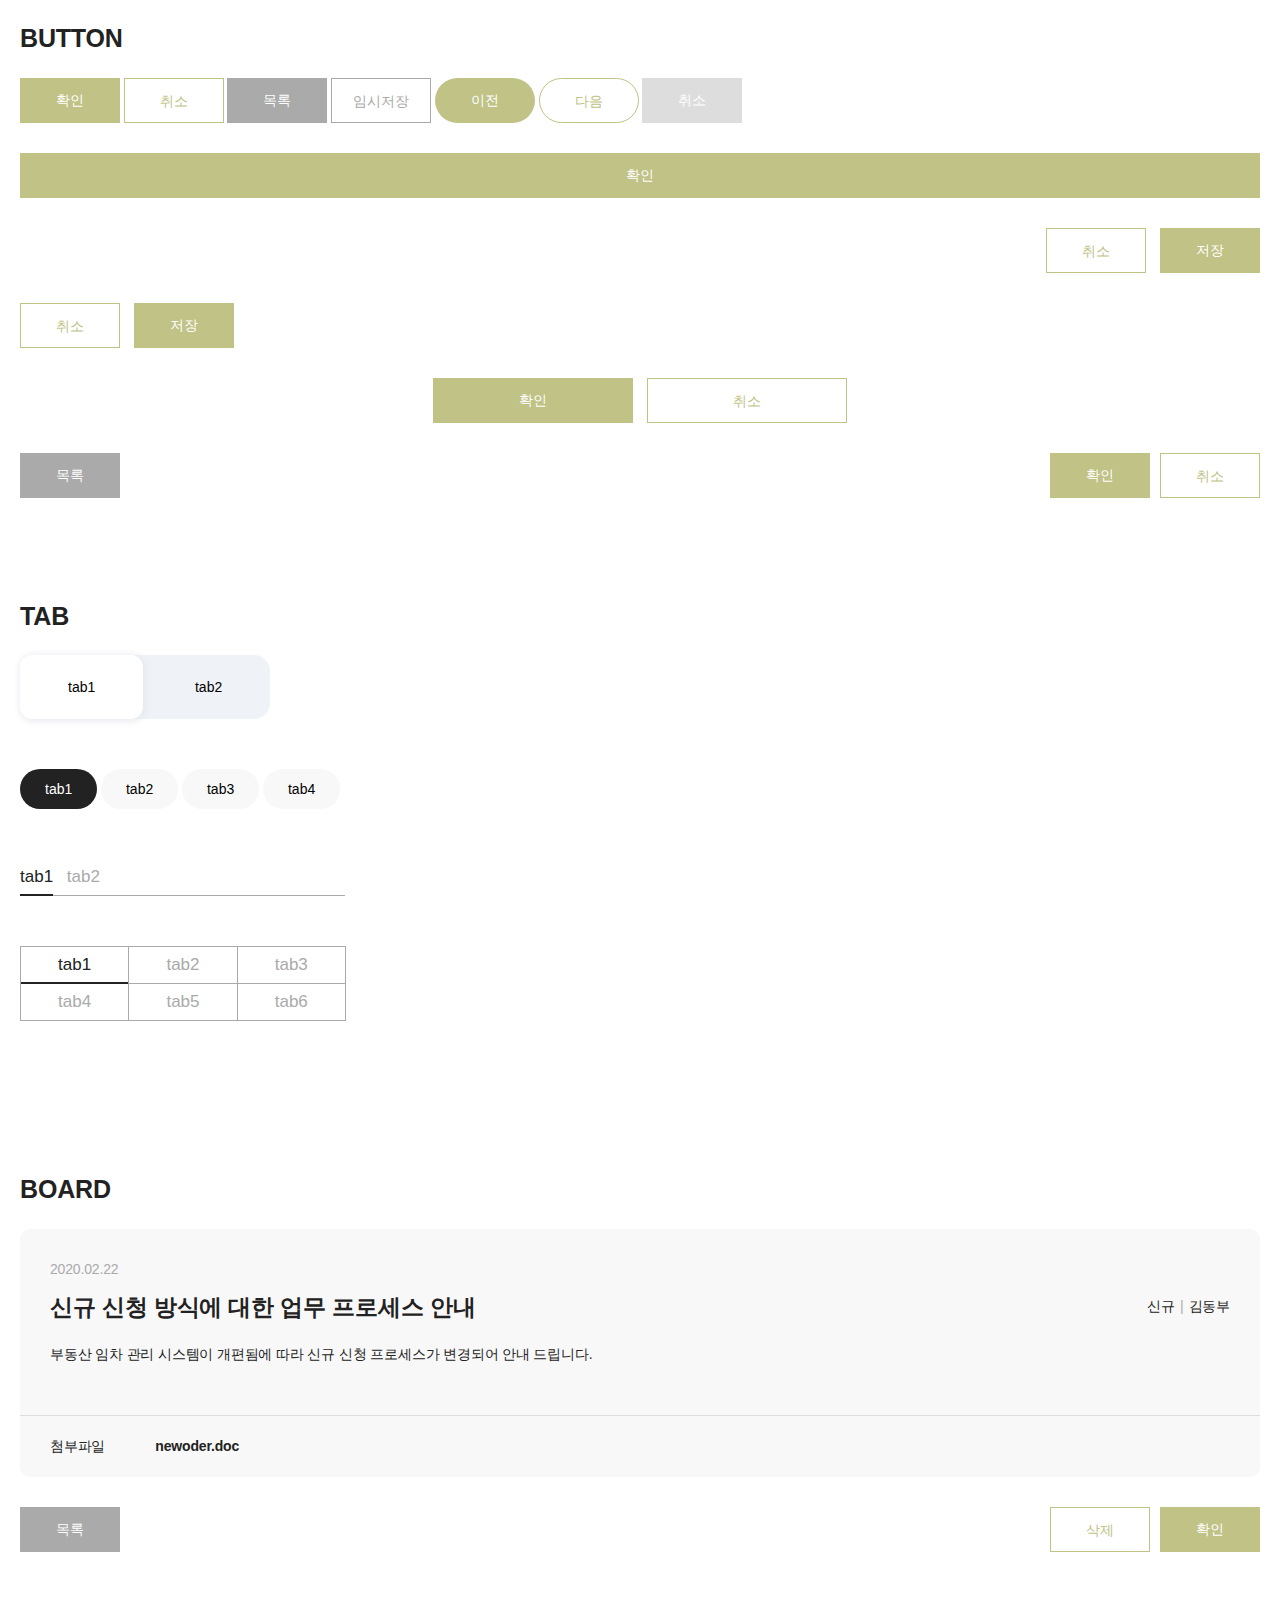
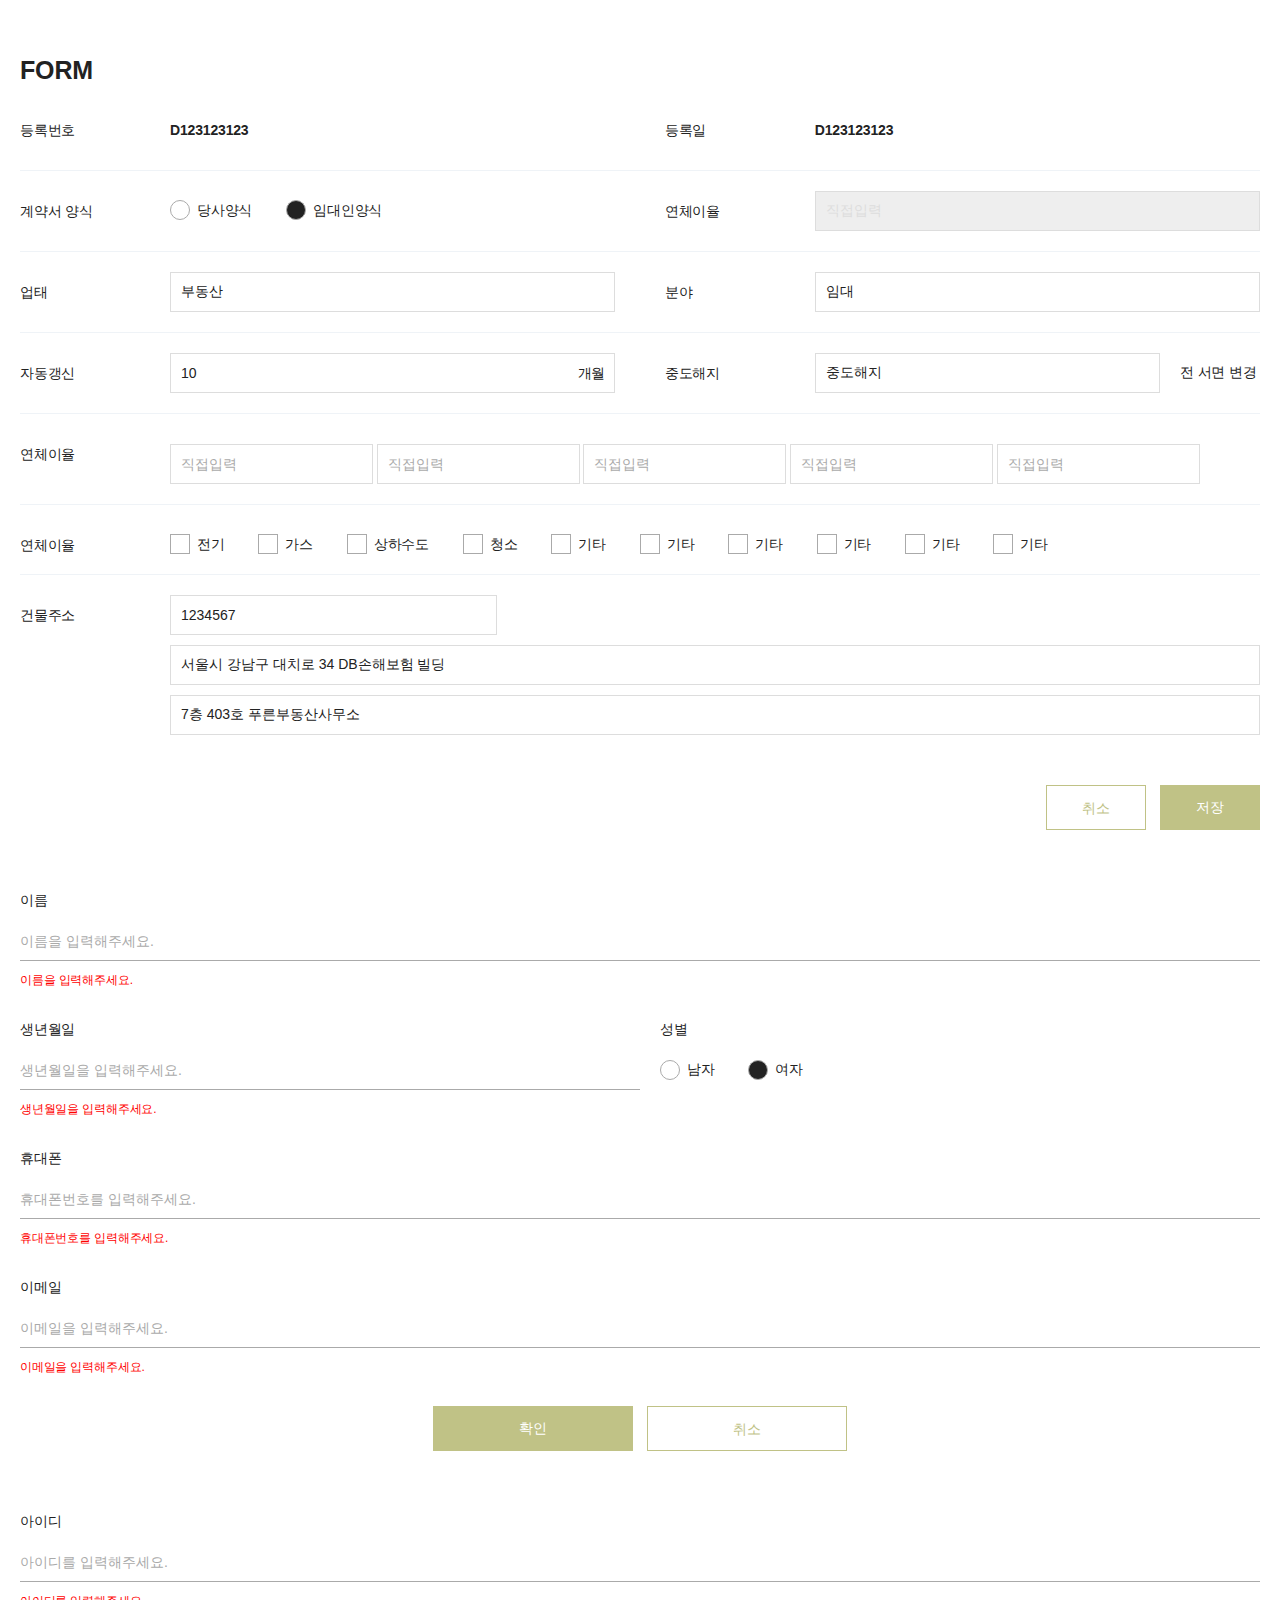
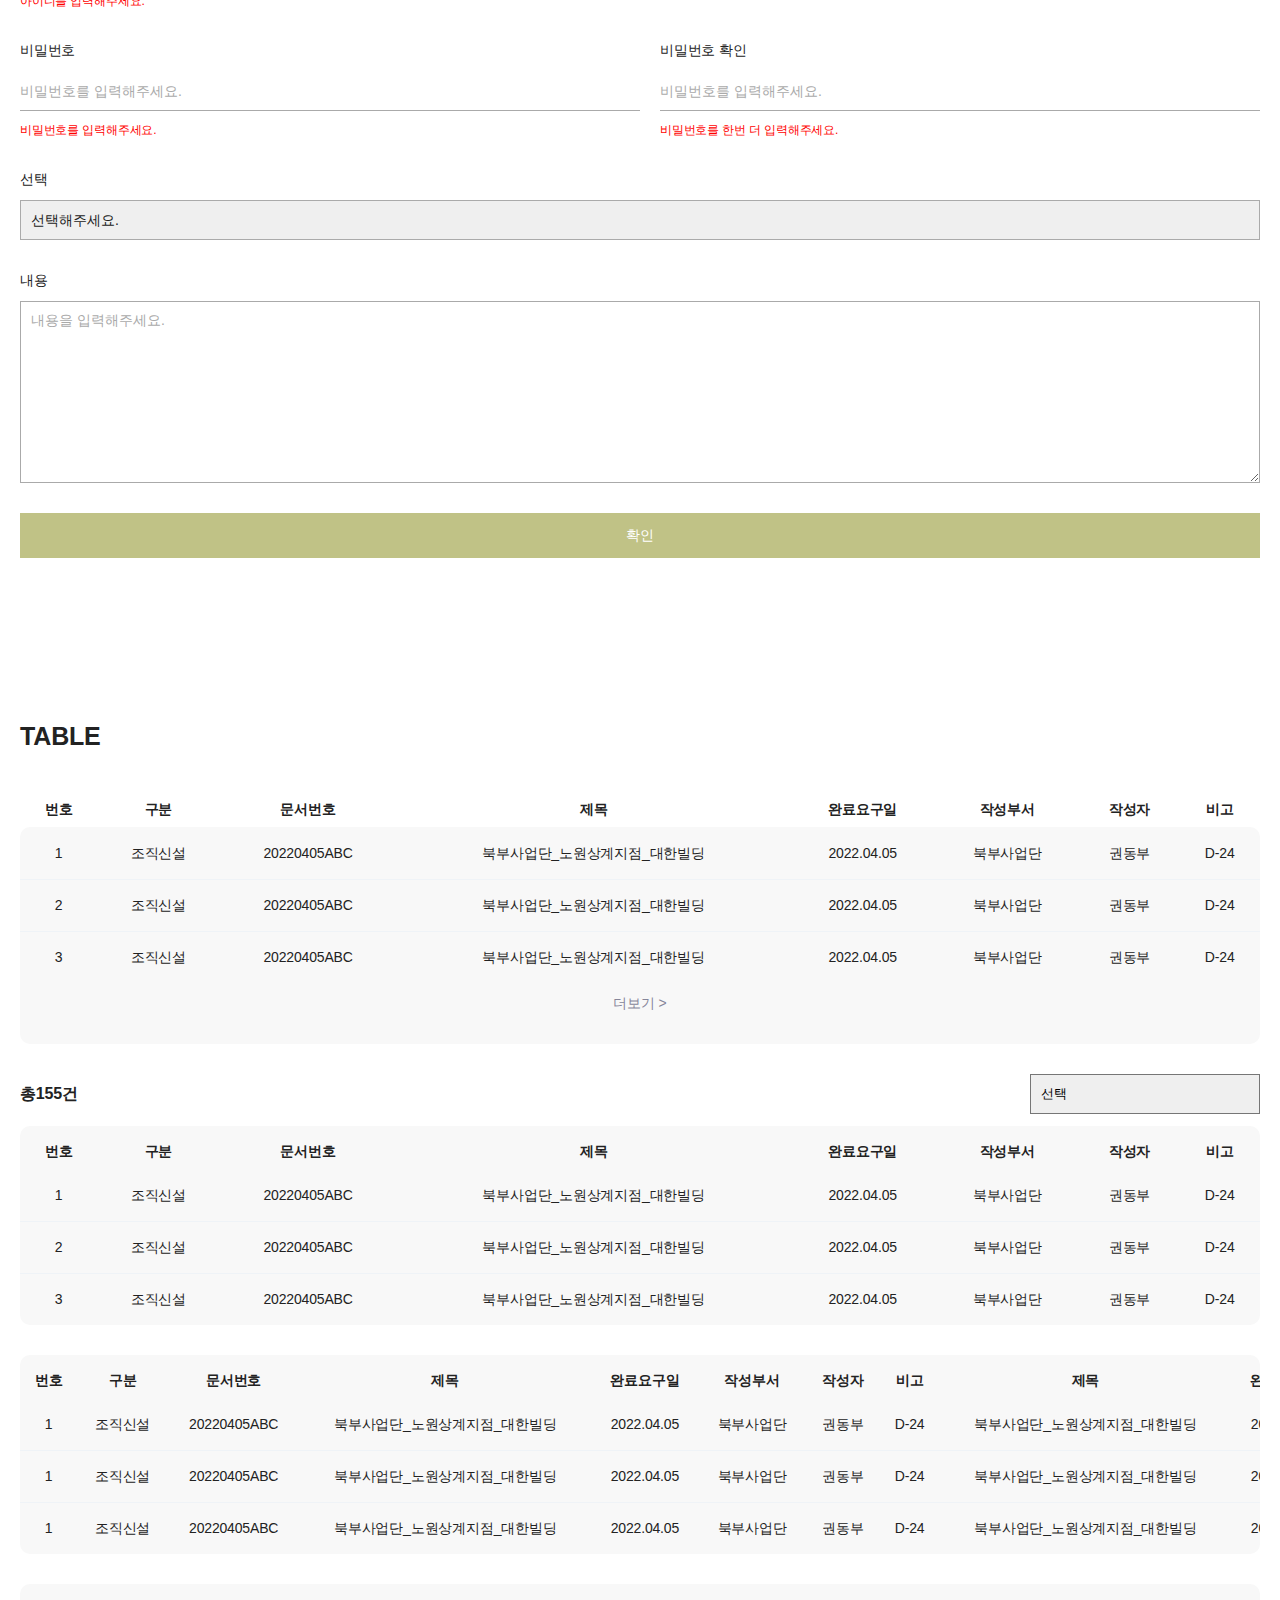
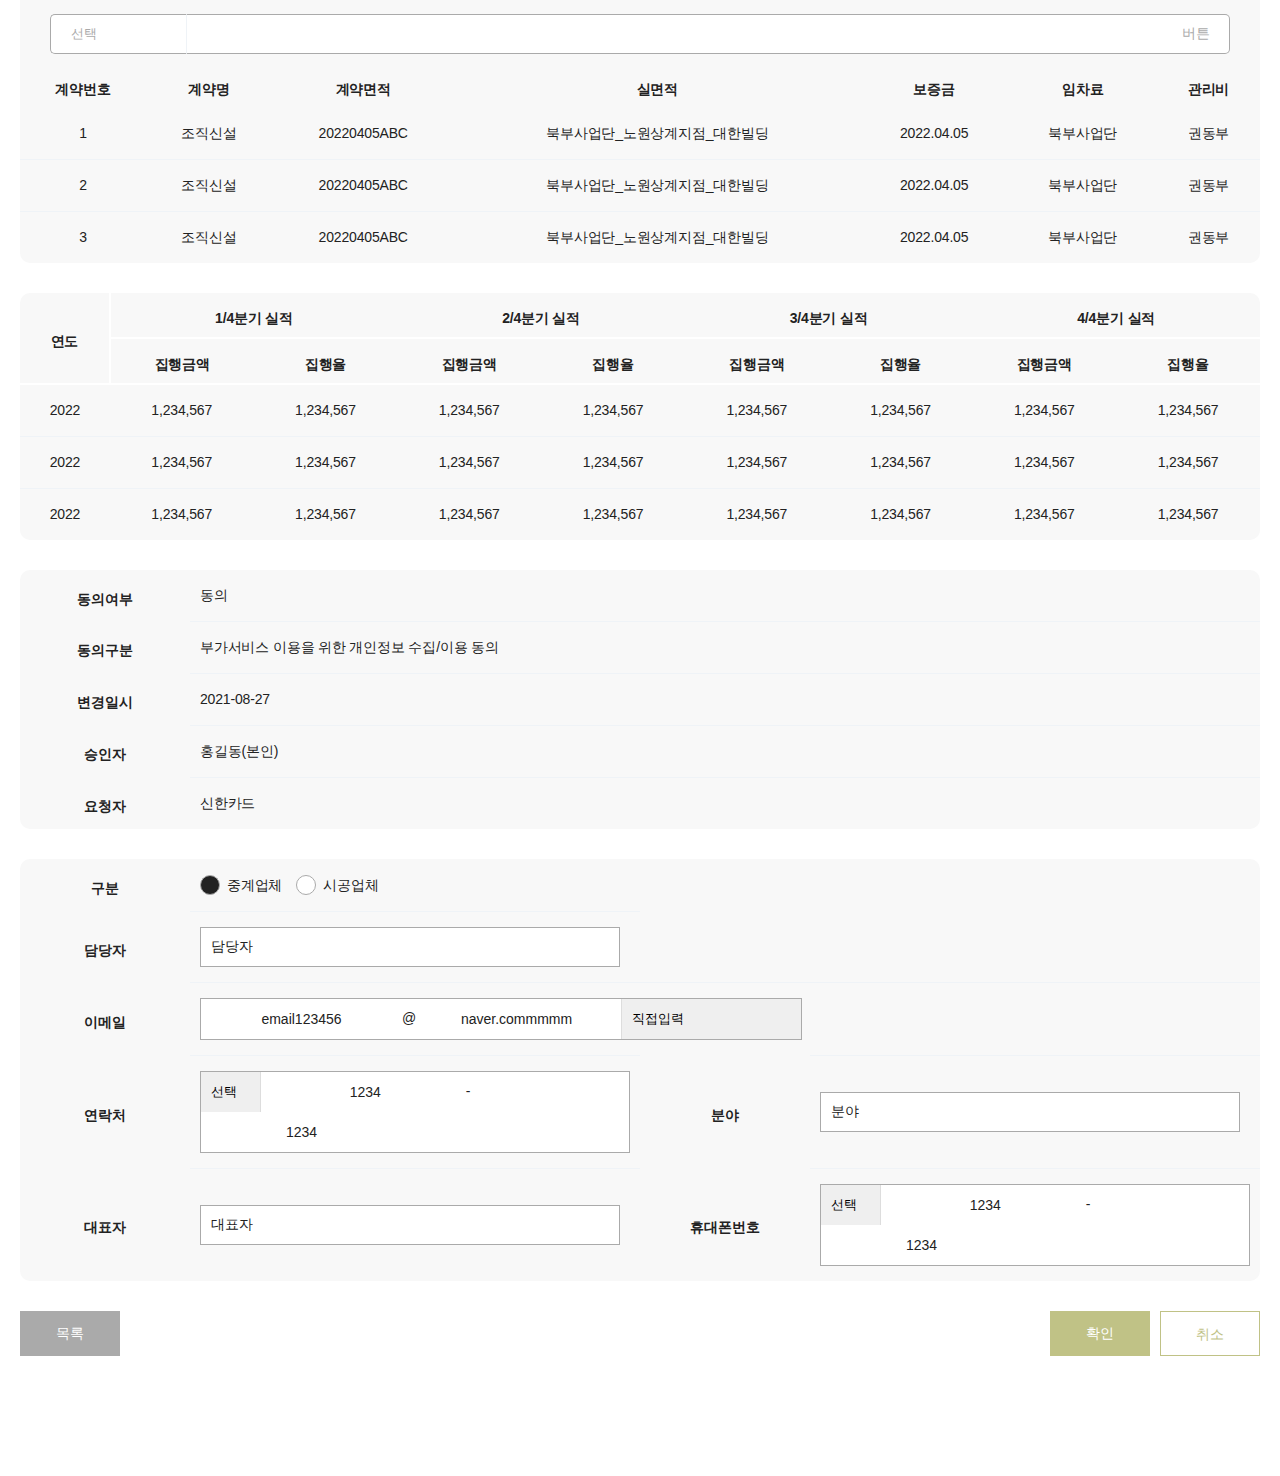
==== index.html @ ea880770 "first commit" ====
<!DOCTYPE html>
<html lang="en">
<head>
    <meta charset="UTF-8">
    <meta http-equiv="X-UA-Compatible" content="IE=edge">
    <meta name="viewport" content="width=device-width, initial-scale=1.0">
    <title>GUIDE</title>
    <link href="https://fonts.googleapis.com/css?family=Noto+Sans+KR&display=swap" rel="stylesheet">
    <link rel="stylesheet" href="assets/css/style.css">
</head>
<body>
    <div id="wrap">
        <div class="guide_width">
            <h1>button</h1>
            <button type="button" class="btn btn_type01">확인</button>
            <button type="button" class="btn btn_type02">취소</button>
            <button type="button" class="btn btn_type03">목록</button>
            <button type="button" class="btn btn_type04">임시저장</button>
            <button type="button" class="btn btn_type01 round">이전</button>
            <button type="button" class="btn btn_type02 round">다음</button>
            <button type="button" class="btn btn_type01 disabled">취소</button>
            
            <div class="btn_wrap">
                <button type="button" class="btn btn_type01">확인</button>
            </div>
            <div class="btn_wrap type01">
                <button type="button" class="btn btn_type02">취소</button>
                <button type="button" class="btn btn_type01">저장</button>
            </div>
            <div class="btn_wrap type01 st2">
                <button type="button" class="btn btn_type02">취소</button>
                <button type="button" class="btn btn_type01">저장</button>
            </div>
            <div class="btn_wrap type02">
                <button type="button" class="btn btn_type01">확인</button>
                <button type="button" class="btn btn_type02">취소</button>
            </div>
            <div class="btn_wrap type03">
                <p><button type="button" class="btn btn_type03">목록</button></p>
                <p>
                    <button type="button" class="btn btn_type01">확인</button>
                    <button type="button" class="btn btn_type02">취소</button>
                </p>
            </div>
        </div>
        <div class="guide_width">
            <h1>tab</h1>
            <div class="main_tab">
                <div class="main_tab_btnWrap">
                    <button class="main_tab_btn active" data-tab="tab1">tab1</button>
                    <button class="main_tab_btn" data-tab="tab2">tab2</button>
                </div>
            </div>

            <div class="main_tabMenu">
                <div class="main_tab_btnWrap">
                    <button class="main_tab_btn active" data-tab="tab1">tab1</button>
                    <button class="main_tab_btn" data-tab="tab2">tab2</button>
                    <button class="main_tab_btn" data-tab="tab3">tab3</button>
                    <button class="main_tab_btn" data-tab="tab4">tab4</button>
                </div>
            </div>

            <div class="main_tabBox">
                <div class="main_tab_btnWrap">
                    <button class="main_tab_btn active" data-tab="tab1">tab1</button>
                    <button class="main_tab_btn" data-tab="tab2">tab2</button>
                </div>
            </div>

            <div class="main_tabBox type02">
                <div class="main_tab_btnWrap">
                    <button class="main_tab_btn active" data-tab="tab1">tab1</button>
                    <button class="main_tab_btn" data-tab="tab2">tab2</button>
                    <button class="main_tab_btn" data-tab="tab1">tab3</button>
                    <button class="main_tab_btn" data-tab="tab2">tab4</button>
                    <button class="main_tab_btn" data-tab="tab1">tab5</button>
                    <button class="main_tab_btn" data-tab="tab2">tab6</button>
                </div>
            </div>
        </div>

        <div class="guide_width">
            <h1>board</h1>
            <div class="board">
                <span class="date">2020.02.22</span>
                <div class="title_wrap">
                    <p class="title">신규 신청 방식에 대한 업무 프로세스 안내</p>
                    <p>신규<em>|</em>김동부</p>
                </div>
                <div class="desc_wrap">
                    <p>부동산 임차 관리 시스템이 개편됨에 따라 신규 신청 프로세스가 변경되어 안내 드립니다.</p>
                </div>
                <div class="uploadfile_box">
                    <p>첨부파일</p>
                    <p>newoder.doc</p>
                </div>
            </div>
            <div class="btn_wrap type03">
                <p><button type="button" class="btn btn_type03">목록</button></p>
                <p>
                    <button type="button" class="btn btn_type02">삭제</button>
                    <button type="button" class="btn btn_type01">확인</button>
                </p>
            </div>
        </div>


        <div class="guide_width">
            <h1>form</h1>
            <fieldset class="form_style">
                <legend>form</legend>
                <ul class="list_style02">
                    <li>
                        <div>
                            <label for="">등록번호</label>
                            <p class="p_txt">D123123123</p>
                        </div>
                        <div>
                            <label for="form2">등록일</label>
                            <p class="p_txt">D123123123</p>
                        </div>
                    </li>
                    <li>
                        <div>
                            <label for="">계약서 양식</label>
                            <p class="line_wrap"><input type="radio" id="form_ra00" name="form_ra"><label for="form_ra00">당사양식</label></p>
                            <p class="line_wrap"><input type="radio" id="form_ra01" name="form_ra" checked><label for="form_ra01">임대인양식</label></p>
                        </div>
                        <div>
                            <label for="form2">연체이율</label>
                            <input type="text" id="form2" value="직접입력" disabled>
                        </div>
                    </li>
                    <li>
                        <div>
                            <label for="form2">업태</label>
                            <input type="text" id="form2" value="부동산">
                        </div>
                        <div>
                            <label for="form2">분야</label>
                            <input type="text" id="form2" value="임대">
                        </div>
                    </li>
                    <li>
                        <div>
                            <label for="form2">자동갱신</label>
                            <p class="line_wrap2"><input type="text" id="form2" value="10"><em class="txt_info">개월</em></p>
                        </div>
                        <div>
                            <label for="form2">중도해지</label>
                            <p class="line_wrap2 type01"><input type="text" id="form2" value="중도해지"><em>전 서면 변경</em></p>
                        </div>
                    </li>
                    <li class="line1 line_input">
                        <div>
                            <label for="form2">연체이율</label>
                            <input type="text" id="form2" placeholder="직접입력">
                            <input type="text" id="form2" placeholder="직접입력">
                            <input type="text" id="form2" placeholder="직접입력">
                            <input type="text" id="form2" placeholder="직접입력">
                            <input type="text" id="form2" placeholder="직접입력">
                        </div>
                    </li>
                    <li class="line1">
                        <div>
                            <label for="form2">연체이율</label>
                            <p class="line_wrap"><input type="checkbox" id="form_chek01"><label for="form_chek01">전기</label></p>
                            <p class="line_wrap"><input type="checkbox" id="form_chek02"><label for="form_chek02">가스</label></p>
                            <p class="line_wrap"><input type="checkbox" id="form_chek03"><label for="form_chek03">상하수도</label></p>
                            <p class="line_wrap"><input type="checkbox" id="form_chek04"><label for="form_chek04">청소</label></p>
                            <p class="line_wrap"><input type="checkbox" id="form_chek05"><label for="form_chek05">기타</label></p>
                            <p class="line_wrap"><input type="checkbox" id="form_chek06"><label for="form_chek06">기타</label></p>
                            <p class="line_wrap"><input type="checkbox" id="form_chek07"><label for="form_chek07">기타</label></p>
                            <p class="line_wrap"><input type="checkbox" id="form_chek08"><label for="form_chek08">기타</label></p>
                            <p class="line_wrap"><input type="checkbox" id="form_chek09"><label for="form_chek09">기타</label></p>
                            <p class="line_wrap"><input type="checkbox" id="form_chek10"><label for="form_chek10">기타</label></p>
                        </div>
                    </li>
                    <li class="line1">
                        <div>
                            <label for="form2">건물주소</label>
                            <input type="text" class="input_w50" value="1234567">
                            <input type="text" value="서울시 강남구 대치로 34 DB손해보험 빌딩"><input type="text" value="7층 403호 푸른부동산사무소">
                        </div>
                    </li>
                </ul>
                <div class="btn_wrap type01">
                    <button type="button" class="btn btn_type02">취소</button>
                    <button type="button" class="btn btn_type01">저장</button>
                </div>
            </fieldset>
            <fieldset class="form_style">
                <legend>form</legend>
                <ul class="list_style">
                    <li>
                        <label for="name">이름</label>
                        <input type="text" id="id" placeholder="이름을 입력해주세요.">
                        <span class="error_txt">이름을 입력해주세요.</span>
                    </li>
                    <li class="line2">
                        <label for="ymd">생년월일</label>
                        <input type="text" id="ymd" placeholder="생년월일을 입력해주세요.">
                        <span class="error_txt">생년월일을 입력해주세요.</span>
                    </li>
                    <li class="line2">
                        <label for="ymd">성별</label>
                        <p class="line_wrap"><input type="radio" name="gender" id="male"><label for="male">남자</label></p>
                        <p class="line_wrap"><input type="radio" name="gender" id="female" checked><label for="female">여자</label></p>
                    </li>
                    <li>
                        <label for="phone">휴대폰</label>
                        <input type="tel" id="phone" placeholder="휴대폰번호를 입력해주세요.">
                        <span class="error_txt">휴대폰번호를 입력해주세요.</span>
                    </li>
                    <li>
                        <label for="mail">이메일</label>
                        <input type="tel" id="mail" placeholder="이메일을 입력해주세요.">
                        <span class="error_txt">이메일을 입력해주세요.</span>
                    </li>
                </ul>
                <div class="btn_wrap type02">
                    <button type="button" class="btn btn_type01">확인</button>
                    <button type="button" class="btn btn_type02">취소</button>
                </div>
            </fieldset> 
            <fieldset class="form_style">
                <legend>form</legend>
                <ul class="list_style">
                    <li>
                        <label for="id">아이디</label>
                        <input type="text" id="id" placeholder="아이디를 입력해주세요.">
                        <span class="error_txt">아이디를 입력해주세요.</span>
                    </li>
                    <li class="line2">
                        <label for="pw">비밀번호</label>
                        <input type="password" id="pw" placeholder="비밀번호를 입력해주세요.">
                        <span class="error_txt">비밀번호를 입력해주세요.</span>
                    </li>
                    <li class="line2">
                        <label for="pwc">비밀번호 확인</label>
                        <input type="password" id="pwc" placeholder="비밀번호를 입력해주세요.">
                        <span class="error_txt">비밀번호를 한번 더 입력해주세요.</span>
                    </li>
                    <li>
                        <label for="">선택</label>
                        <select name="" id="" class="select_style">
                            <option value="">선택해주세요.</option>
                            <option value="">선택1</option>
                            <option value="">선택2</option>
                        </select>
                    </li>
                    <li>
                        <label for="">내용</label>
                        <textarea name="" id="" cols="30" rows="10" class="textarea_style" placeholder="내용을 입력해주세요."></textarea>
                    </li>
                </ul>
                <div class="btn_wrap">
                    <button type="button" class="btn btn_type01">확인</button>
                </div>
            </fieldset>
        </div>
        
        <div class="guide_width">
            <h1>table</h1>
            <div class="table_wrap type01">
                <table class="table_style">
                    <caption>table</caption>
                    <thead>
                        <tr>
                            <th>번호</th>
                            <th>구분</th>
                            <th>문서번호</th>
                            <th>제목</th>
                            <th>완료요구일</th>
                            <th>작성부서</th>
                            <th>작성자</th>
                            <th>비고</th>
                        </tr>
                    </thead>
                    <tbody>
                        <tr>
                            <td>1</td>
                            <td>조직신설</td>
                            <td>20220405ABC</td>
                            <td>북부사업단_노원상계지점_대한빌딩</td>
                            <td>2022.04.05</td>
                            <td>북부사업단</td>
                            <td>권동부</td>
                            <td>D-24</td>
                        </tr>
                        <tr>
                            <td>2</td>
                            <td>조직신설</td>
                            <td>20220405ABC</td>
                            <td>북부사업단_노원상계지점_대한빌딩</td>
                            <td>2022.04.05</td>
                            <td>북부사업단</td>
                            <td>권동부</td>
                            <td>D-24</td>
                        </tr>
                        <tr>
                            <td>3</td>
                            <td>조직신설</td>
                            <td>20220405ABC</td>
                            <td>북부사업단_노원상계지점_대한빌딩</td>
                            <td>2022.04.05</td>
                            <td>북부사업단</td>
                            <td>권동부</td>
                            <td>D-24</td>
                        </tr>
                    </tbody>
                </table>
                <a href="" class="more_btn">더보기 ></a>
            </div>
            <div class="table_head">
                <p>총155건</p>
                <select name="" id="">
                    <option value="">선택</option>
                    <option value="">연도선택</option>
                    <option value="">연도선택</option>
                </select>
            </div>
            <div class="table_wrap">
                <table class="table_style">
                    <caption>table</caption>
                    <thead>
                        <tr>
                            <th>번호</th>
                            <th>구분</th>
                            <th>문서번호</th>
                            <th>제목</th>
                            <th>완료요구일</th>
                            <th>작성부서</th>
                            <th>작성자</th>
                            <th>비고</th>
                        </tr>
                    </thead>
                    <tbody>
                        <tr>
                            <td>1</td>
                            <td>조직신설</td>
                            <td>20220405ABC</td>
                            <td>북부사업단_노원상계지점_대한빌딩</td>
                            <td>2022.04.05</td>
                            <td>북부사업단</td>
                            <td>권동부</td>
                            <td>D-24</td>
                        </tr>
                        <tr>
                            <td>2</td>
                            <td>조직신설</td>
                            <td>20220405ABC</td>
                            <td>북부사업단_노원상계지점_대한빌딩</td>
                            <td>2022.04.05</td>
                            <td>북부사업단</td>
                            <td>권동부</td>
                            <td>D-24</td>
                        </tr>
                        <tr>
                            <td>3</td>
                            <td>조직신설</td>
                            <td>20220405ABC</td>
                            <td>북부사업단_노원상계지점_대한빌딩</td>
                            <td>2022.04.05</td>
                            <td>북부사업단</td>
                            <td>권동부</td>
                            <td>D-24</td>
                        </tr>
                    </tbody>
                </table>
            </div>
            <div class="table_wrap scl_box">
                <div class="line_sc">
                    <table class="table_style">
                        <caption>table</caption>
                        <thead>
                            <tr>
                                <th>번호</th>
                                <th>구분</th>
                                <th>문서번호</th>
                                <th>제목</th>
                                <th>완료요구일</th>
                                <th>작성부서</th>
                                <th>작성자</th>
                                <th>비고</th>
                                <th>제목</th>
                                <th>완료요구일</th>
                                <th>작성부서</th>
                                <th>작성자</th>
                            </tr>
                        </thead>
                        <tbody>
                            <tr>
                                <td>1</td>
                                <td>조직신설</td>
                                <td>20220405ABC</td>
                                <td>북부사업단_노원상계지점_대한빌딩</td>
                                <td>2022.04.05</td>
                                <td>북부사업단</td>
                                <td>권동부</td>
                                <td>D-24</td>
                                <td>북부사업단_노원상계지점_대한빌딩</td>
                                <td>2022.04.05</td>
                                <td>북부사업단</td>
                                <td>권동부</td>
                            </tr>
                            <tr>
                                <td>1</td>
                                <td>조직신설</td>
                                <td>20220405ABC</td>
                                <td>북부사업단_노원상계지점_대한빌딩</td>
                                <td>2022.04.05</td>
                                <td>북부사업단</td>
                                <td>권동부</td>
                                <td>D-24</td>
                                <td>북부사업단_노원상계지점_대한빌딩</td>
                                <td>2022.04.05</td>
                                <td>북부사업단</td>
                                <td>권동부</td>
                            </tr>
                            <tr>
                                <td>1</td>
                                <td>조직신설</td>
                                <td>20220405ABC</td>
                                <td>북부사업단_노원상계지점_대한빌딩</td>
                                <td>2022.04.05</td>
                                <td>북부사업단</td>
                                <td>권동부</td>
                                <td>D-24</td>
                                <td>북부사업단_노원상계지점_대한빌딩</td>
                                <td>2022.04.05</td>
                                <td>북부사업단</td>
                                <td>권동부</td>
                            </tr>
                        </tbody>
                    </table>
                </div>
            </div>
            <div class="table_wrap">
                <div class="table_searchWrap">
                    <select name="" id="">
                        <option value="">선택</option>
                        <option value="">선택</option>
                        <option value="">선택</option>
                    </select>
                    <input type="text">
                    <button type="button">버튼</button>
                </div>
                <table class="table_style">
                    <caption>table</caption>
                    <thead>
                        <tr>
                            <th>계약번호</th>
                            <th>계약명</th>
                            <th>계약면적</th>
                            <th>실면적</th>
                            <th>보증금</th>
                            <th>임차료</th>
                            <th>관리비</th>
                        </tr>
                    </thead>
                    <tbody>
                        <tr>
                            <td>1</td>
                            <td>조직신설</td>
                            <td>20220405ABC</td>
                            <td>북부사업단_노원상계지점_대한빌딩</td>
                            <td>2022.04.05</td>
                            <td>북부사업단</td>
                            <td>권동부</td>
                        </tr>
                        <tr>
                            <td>2</td>
                            <td>조직신설</td>
                            <td>20220405ABC</td>
                            <td>북부사업단_노원상계지점_대한빌딩</td>
                            <td>2022.04.05</td>
                            <td>북부사업단</td>
                            <td>권동부</td>
                        </tr>
                        <tr>
                            <td>3</td>
                            <td>조직신설</td>
                            <td>20220405ABC</td>
                            <td>북부사업단_노원상계지점_대한빌딩</td>
                            <td>2022.04.05</td>
                            <td>북부사업단</td>
                            <td>권동부</td>
                        </tr>
                    </tbody>
                </table>
            </div>
            <div class="table_wrap type02">
                <table class="table_style">
                    <caption>table</caption>
                    <thead>
                        <tr>
                            <th rowspan="2" class="firstT">연도</th>
                            <th colspan="2">1/4분기 실적</th>
                            <th colspan="2">2/4분기 실적</th>
                            <th colspan="2">3/4분기 실적</th>
                            <th colspan="2">4/4분기 실적</th>
                        </tr>
                        <tr>
                            <th>집행금액</th>
                            <th>집행율</th>
                            <th>집행금액</th>
                            <th>집행율</th>
                            <th>집행금액</th>
                            <th>집행율</th>
                            <th>집행금액</th>
                            <th>집행율</th>
                        </tr>
                    </thead>
                    <tbody>
                        <tr>
                            <td>2022</td>
                            <td>1,234,567</td>
                            <td>1,234,567</td>
                            <td>1,234,567</td>
                            <td>1,234,567</td>
                            <td>1,234,567</td>
                            <td>1,234,567</td>
                            <td>1,234,567</td>
                            <td>1,234,567</td>
                        </tr>
                        <tr>
                            <td>2022</td>
                            <td>1,234,567</td>
                            <td>1,234,567</td>
                            <td>1,234,567</td>
                            <td>1,234,567</td>
                            <td>1,234,567</td>
                            <td>1,234,567</td>
                            <td>1,234,567</td>
                            <td>1,234,567</td>
                        </tr>
                        <tr>
                            <td>2022</td>
                            <td>1,234,567</td>
                            <td>1,234,567</td>
                            <td>1,234,567</td>
                            <td>1,234,567</td>
                            <td>1,234,567</td>
                            <td>1,234,567</td>
                            <td>1,234,567</td>
                            <td>1,234,567</td>
                        </tr>
                    </tbody>
                </table>
            </div>
            <div class="table_wrap type03">
                <table class="table_style">
                    <caption>table</caption>
                    <tbody>
                        <tr>
                            <th>동의여부</th>
                            <td>동의</td>
                        </tr>
                        <tr>
                            <th>동의구분</th>
                            <td>부가서비스 이용을 위한 개인정보 수집/이용 동의</td>
                        </tr>
                        <tr>
                            <th>변경일시</th>
                            <td>2021-08-27</td>
                        </tr>
                        <tr>
                            <th>승인자</th>
                            <td>홍길동(본인)</td>
                        </tr>
                        <tr>
                            <th>요청자</th>
                            <td>신한카드</td>
                        </tr>
                    </tbody>
                </table>
            </div>
            <div class="table_wrap type03">
                <table class="table_style">
                    <caption>table</caption>
                    <tbody>
                        <tr>
                            <th>구분</th>
                            <td>
                                <p class="line_d"><input type="radio" id="radio0" name="radi" checked><label for="radio0">중계업체</label></p>
                                <p class="line_d"><input type="radio" id="radio1" name="radi"><label for="radio1">시공업체</label> </p>
                            </td>
                        </tr>
                        <tr>
                            <th>담당자</th>
                            <td><input type="text" value="담당자"></td>
                        </tr>
                        <tr>
                            <th>이메일</th>
                            <td colspan="3" class="table_flex type01">
                                <p>
                                    <input type="text" value="email123456"><em>@</em><input type="text" value="naver.commmmm">
                                    <select name="" id="">
                                        <option value="">직접입력</option>
                                        <option value="">선택</option>
                                        <option value="">선택</option>
                                    </select>
                                </p>
                            </td>
                        </tr>
                        <tr>
                            <th>연락처</th>
                            <td class="table_flex">
                                <p>
                                    <select name="" id="">
                                        <option value="">선택</option>
                                        <option value="">02</option>
                                        <option value="">0202</option>
                                    </select>
                                    <input type="text" value="1234"><em>-</em><input type="text" value="1234">
                                </p>
                            </td>
                            <th>분야</th>
                            <td>
                                <input type="text" value="분야">
                            </td>
                        </tr>
                        <tr>
                            <th>대표자</th>
                            <td>
                                <input type="text" value="대표자">
                            </td>
                            <th>휴대폰번호</th>
                            <td class="table_flex">
                                <p>
                                    <select name="" id="">
                                        <option value="">선택</option>
                                        <option value="">02</option>
                                        <option value="">0202</option>
                                    </select>
                                    <input type="text" value="1234"><em>-</em><input type="text" value="1234">
                                </p>
                            </td>
                        </tr>
                    </tbody>
                </table>
            </div>
            <div class="btn_wrap type03">
                <p><button type="button" class="btn btn_type03">목록</button></p>
                <p>
                    <button type="button" class="btn btn_type01">확인</button>
                    <button type="button" class="btn btn_type02">취소</button>
                </p>
            </div>
        </div>
    </div>
</body>
</html>
---- assets/css/style.css ----
@charset "UTF-8";
/* Reset Asll Element */
html, body, div, span, object, iframe,
h1, h2, h3, h4, h5, h6, p, blockquote, pre,
abbr, address, cite, code,
del, dfn, em, img, ins, kbd, q, samp,
small, strong, sub, sup, var,
b, i, hr,
dl, dt, dd, ol, ul, li,
form, fieldset, legend, label, button, input,
table, caption, tbody, tfoot, thead, tr, th, td,
article, aside, canvas, details, figcaption, figure,
footer, header, hgroup, menu, nav, section, summary,
time, mark, audio, video {
  margin: 0;
  padding: 0;
  border: 0;
  outline: 0;
  font-size: inherit;
  background: transparent;
}

header, footer, section, article, aside, nav, hgroup, details, menu, figure, figcaption {
  display: block;
}

ul, ol {
  list-style: none;
}

em, address, i {
  font-style: normal;
}

a {
  text-decoration: none;
  color: #222;
}

a.u {
  text-decoration: underline;
}

img {
  vertical-align: top;
}

/* Form */
legend, caption {
  position: absolute;
  width: 0.1rem;
  height: 0.1rem;
  margin: -0.1rem;
  overflow: hidden;
  clip-path: polygon(0 0, 0 0, 0 0);
  opacity: 0;
}

select, textarea, input, label {
  vertical-align: middle;
}

select, textarea, input {
  -webkit-appearance: none;
  -moz-appearance: none;
  -o-appearance: none;
  appearance: none;
}

input[type=search] {
  -webkit-appearance: textfield;
}

input[type=checkbox], input[type=radio] {
  box-sizing: border-box;
  padding: 0;
  margin: 0;
}

button::-moz-focus-inner, input::-moz-focus-inner {
  border: 0;
  padding: 0;
}

select:-moz-focusring {
  color: transparent;
  text-shadow: 0 0 0 #000;
}

select::-ms-expand {
  display: none;
}

:focus {
  outline: none;
}

/* Table */
table {
  border-collapse: collapse;
}

/* List */
li {
  list-style: none;
}

/* Root Font Style */
:root {
  color: #222;
  font-size: 0.625rem;
  word-break: keep-all;
  word-wrap: break-word;
}

h1, h2, h3, h4, h5, h6 {
  font-weight: normal;
}

.en, .no, .date, .price, .tel, .email {
  font-family: "NotoSans-Regular", sans-serif;
}

@font-face {
  font-family: "NotoSansCJKkr-DemiLight";
  src: url("/pc/assets/font/NotoSansCJKkr-DemiLight.woff") format("woff");
  font-style: normal;
  font-weight: normal;
}
@font-face {
  font-family: "NotoSansCJKkr-Regular";
  src: url("/pc/assets/font/NotoSansCJKkr-Regular.woff") format("woff");
  font-style: normal;
  font-weight: normal;
}
@font-face {
  font-family: "NotoSansCJKkr-Medium";
  src: url("/pc/assets/font/NotoSansCJKkr-Medium.woff") format("woff");
  font-style: normal;
  font-weight: normal;
}
@font-face {
  font-family: "NotoSansCJKkr-Bold";
  src: url("/pc/assets/font/NotoSansCJKkr-Bold.woff") format("woff");
  font-style: normal;
  font-weight: normal;
}
@font-face {
  font-family: "GmarketSansMedium";
  src: url("/pc/assets/font/GmarketSansMedium.woff") format("woff");
  font-style: normal;
  font-weight: normal;
}
@font-face {
  font-family: "GmarketSansBold";
  src: url("/pc/assets/font/GmarketSansBold.woff") format("woff");
  font-style: normal;
  font-weight: normal;
}
/**************************** 
    공통
 ****************************/
html {
  min-height: 100vh;
  box-sizing: border-box;
}

body {
  min-height: 100vh;
  box-sizing: border-box;
  min-width: 128rem;
  font-size: 1.4rem;
  font-family: "NanumSquare", sans-serif;
  color: #222;
  letter-spacing: -0.017rem;
}

#wrap {
  min-height: 100vh;
  box-sizing: border-box;
  line-height: 1.5;
  padding: 2rem;
}

.guide_width {
  max-width: 128rem;
  margin: 0 auto;
  padding: 0 0 10rem;
}
.guide_width h1 {
  font-size: 2.5rem;
  font-family: "NanumSquare", sans-serif;
  font-weight: bold;
  padding-bottom: 2rem;
  text-transform: uppercase;
}

/* 버튼 */
.btn {
  -webkit-appearance: none;
  appearance: none;
  text-align: center;
  height: 4.5rem;
  line-height: 4.5rem;
  display: inline-block;
  padding: 0 1rem;
  min-width: 10rem;
  vertical-align: top;
  text-decoration: none;
  cursor: pointer;
}
.btn.btn_type01 {
  background: #c0c286;
  color: #fff;
}
.btn.btn_type02 {
  border: 1px solid #c0c286;
  color: #c0c286;
}
.btn.btn_type03 {
  background: #aaa;
  color: #fff;
}
.btn.btn_type04 {
  border: 1px solid #aaa;
  color: #aaa;
}
.btn.disabled {
  background: #ddd;
  color: #fff;
  border-color: #ddd;
}
.btn.round {
  border-radius: 5rem;
}

.btn_wrap {
  margin: 3rem 0 0;
}
.btn_wrap button {
  width: 100%;
  min-width: auto;
}
.btn_wrap button ~ button, .btn_wrap button + button {
  margin-left: 1rem;
}
.btn_wrap.type01 {
  text-align: right;
}
.btn_wrap.type01 button {
  width: 10rem;
  flex: auto;
}
.btn_wrap.type01.st2 {
  text-align: left;
}
.btn_wrap.type02 {
  margin: 3rem auto 0;
  text-align: center;
}
.btn_wrap.type02 button {
  width: 20rem;
}
.btn_wrap.type03 {
  display: flex;
  justify-content: space-between;
}
.btn_wrap.type03 p {
  display: flex;
}
.btn_wrap.type03 p button {
  width: 10rem;
}

.more_btn {
  display: block;
  color: #86869a;
  padding: 1rem 1rem 3rem;
  font-size: 1.4rem;
  font-family: "NanumSquare", sans-serif;
}

/* 탭 */
.main_tab {
  margin-bottom: 5rem;
}
.main_tab .main_tab_btnWrap {
  background: #eff3f7;
  border-radius: 1.6rem;
  display: inline-block;
}
.main_tab .main_tab_btnWrap button {
  height: 6.4rem;
  padding: 0 4.8rem;
  cursor: pointer;
}
.main_tab .main_tab_btnWrap button.active {
  background: #fff;
  border-radius: 1.2rem;
  box-shadow: 0.1rem 0.1rem 0.8rem 0 #e2e2ed;
}

.main_tabMenu {
  margin-bottom: 5rem;
}
.main_tabMenu .main_tab_btnWrap button {
  background: #f8f8f8;
  height: 4rem;
  line-height: 4rem;
  border-radius: 2rem;
  padding: 0 2.5rem;
  cursor: pointer;
}
.main_tabMenu .main_tab_btnWrap button.active {
  background: #222;
  color: #fff;
}

.main_tabBox {
  max-width: 325px;
  margin-bottom: 5rem;
}
.main_tabBox .main_tab_btnWrap {
  border-bottom: 1px solid #aaa;
}
.main_tabBox .main_tab_btnWrap button {
  position: relative;
  color: #aaa;
  line-height: 3.6rem;
  cursor: pointer;
  font-size: 1.7rem;
  font-family: "NanumSquare", sans-serif;
}
.main_tabBox .main_tab_btnWrap button.active {
  color: #222;
}
.main_tabBox .main_tab_btnWrap button.active::after {
  content: "";
  position: absolute;
  left: 0;
  bottom: -0.1rem;
  width: 100%;
  height: 0.2rem;
  background: #222;
}
.main_tabBox .main_tab_btnWrap button + button {
  margin-left: 1rem;
}
.main_tabBox.type02 {
  border-top: 1px solid #aaa;
  border-left: 1px solid #aaa;
}
.main_tabBox.type02 .main_tab_btnWrap {
  border-bottom: 0;
  display: flex;
  align-items: center;
  flex-wrap: wrap;
}
.main_tabBox.type02 .main_tab_btnWrap button {
  width: 33.33%;
  border-right: 1px solid #aaa;
  border-bottom: 1px solid #aaa;
}
.main_tabBox.type02 .main_tab_btnWrap button + button {
  margin-left: 0;
}

/* board */
.board {
  background: #f8f8f8;
  border-radius: 1rem;
}
.board .date {
  display: block;
  color: #aaa;
  padding: 3rem 3rem 1rem;
}
.board .title_wrap {
  display: flex;
  justify-content: space-between;
  align-items: center;
  padding: 0 3rem 2rem;
}
.board .title_wrap .title {
  font-size: 2.3rem;
  font-family: "NanumSquare", sans-serif;
  font-weight: bold;
}
.board .title_wrap em {
  color: #aaa;
  margin: 0 0.5rem;
  display: inline-block;
}
.board .desc_wrap {
  padding: 0 3rem 5rem;
}
.board .uploadfile_box {
  border-top: 1px solid #ddd;
  padding: 2rem 3rem;
  display: flex;
  align-items: center;
}
.board .uploadfile_box p {
  color: #222;
  font-weight: bold;
}
.board .uploadfile_box p:first-child {
  font-weight: 400;
  margin-right: 5rem;
}

/* 폼 */
.form_style {
  margin-bottom: 3rem;
  padding-bottom: 3rem;
}

input[type=text], input[type=password], input[type=tel] {
  height: 4rem;
  border-bottom: 1px solid #aaa;
  width: 100%;
  box-sizing: border-box;
  color: #222;
  font-size: 1.4rem;
  font-family: "NanumSquare", sans-serif;
}
input[type=text]:disabled, input[type=password]:disabled, input[type=tel]:disabled {
  background: #eee;
  border-color: #eee;
  color: #ddd;
}

input[type=radio] {
  height: 2rem;
  width: 2rem;
  background: #fff;
  border: 1px solid #aaa;
  border-radius: 5rem;
  margin-right: 0.7rem;
}
input[type=radio]:checked {
  background: #222;
}

input[type=checkbox] {
  height: 2rem;
  width: 2rem;
  background: #fff;
  border: 1px solid #aaa;
  margin-right: 0.7rem;
}
input[type=checkbox]:checked {
  background: #222;
}

.select_style {
  border: 1px solid #aaa;
  height: 4rem;
  width: 100%;
  padding: 0 1rem;
  color: #222;
  font-size: 1.4rem;
  font-family: "NanumSquare", sans-serif;
}

.textarea_style {
  border: 1px solid #aaa;
  width: 100%;
  padding: 1rem;
  box-sizing: border-box;
  color: #222;
  font-size: 1.4rem;
  font-family: "NanumSquare", sans-serif;
}

::placeholder {
  color: #aaa;
  font-size: 1.4rem;
  font-family: "NanumSquare", sans-serif;
}

.list_style {
  display: flex;
  flex-wrap: wrap;
}
.list_style li {
  position: relative;
  width: 100%;
  box-sizing: border-box;
}
.list_style li.line2 {
  width: 50%;
}
.list_style li.line2 + .line2 {
  padding-left: 2rem;
}
.list_style li + li {
  margin-top: 3rem;
}
.list_style li > label {
  display: block;
  padding-bottom: 1rem;
  color: #222;
  font-size: 1.4rem;
  font-family: "NanumSquare", sans-serif;
}

.list_style02 li {
  display: flex;
  justify-content: space-between;
  flex-wrap: wrap;
  border-bottom: 1px solid #eff3f7;
  margin-bottom: 2rem;
  padding-bottom: 2rem;
}
.list_style02 li.line1 div {
  width: 100%;
}
.list_style02 li div {
  width: 48%;
  position: relative;
  padding-left: 15rem;
  box-sizing: border-box;
}
.list_style02 li div input[type=text] {
  border: 1px solid #ddd;
  padding: 0 1rem;
}
.list_style02 li div input[type=text] + input[type=text] {
  margin-top: 1rem;
}
.list_style02 li div > label {
  position: absolute;
  top: 1rem;
  left: 0;
  min-width: 15rem;
  display: block;
  color: #222;
  font-size: 1.4rem;
  font-family: "NanumSquare", sans-serif;
}
.list_style02 li div .input_w50 {
  width: 30%;
}
.list_style02 li div .p_txt {
  line-height: 4rem;
  font-size: 1.4rem;
  font-family: "NanumSquare", sans-serif;
  font-weight: 600;
}
.list_style02 li.line_input input[type=text] {
  width: auto;
  vertical-align: baseline;
}
.list_style02 li:last-child {
  border: 0;
}

.line_wrap {
  display: inline-block;
  margin-top: 0.8rem;
}
.line_wrap + .line_wrap {
  margin-left: 3rem;
}

.line_wrap2 {
  position: relative;
  display: block;
}
.line_wrap2 .txt_info {
  position: absolute;
  top: 27%;
  right: 1rem;
}
.line_wrap2.type01 {
  display: flex;
  justify-content: space-between;
  align-items: center;
}
.line_wrap2.type01 em {
  padding-left: 2rem;
  min-width: 80px;
}

.error_txt {
  color: red;
  font-size: 1.2rem;
  display: block;
  padding-top: 1rem;
}

/* 테이블 */
.table_wrap {
  text-align: center;
  background: #f8f8f8;
  border-radius: 1rem;
  margin-bottom: 3rem;
}
.table_wrap .table_style {
  width: 100%;
}
.table_wrap .table_style th {
  padding: 1.5rem 1rem 0.8rem;
  color: #222;
}
.table_wrap .table_style td {
  padding: 1.5rem 1rem;
  text-align: center;
  color: #222;
  border-top: 1px solid #eff3f7;
}
.table_wrap .table_style tr:first-child td {
  border: 0;
}
.table_wrap.type01 {
  padding-top: 5.1rem;
  margin-top: 5.1rem;
}
.table_wrap.type01 .table_style {
  margin-top: -9.4rem;
}
.table_wrap.type02 .table_style th {
  border-bottom: 2px solid #fff;
}
.table_wrap.type02 .table_style th.firstT {
  border-right: 2px solid #fff;
}
.table_wrap.type03 .table_style th {
  width: 15rem;
}
.table_wrap.type03 .table_style td {
  text-align: left;
}
.table_wrap.type03 .table_style td .line_d {
  display: inline-block;
}
.table_wrap.type03 .table_style td .line_d + .line_d {
  margin-left: 1rem;
}
.table_wrap.type03 .table_style input[type=text] {
  width: auto;
  border: 1px solid #aaa;
  background: #fff;
  min-width: 42rem;
  padding: 0 1rem;
}
.table_wrap.type03 .table_style .table_flex p {
  display: inline-block;
  background: #fff;
  border: 1px solid #aaa;
}
.table_wrap.type03 .table_style .table_flex p input[type=text] {
  border: 0;
  min-width: 16rem;
  text-align: center;
}
.table_wrap.type03 .table_style .table_flex p select {
  border: 0;
  border-right: 1px solid #ddd;
  height: 4rem;
  padding: 0 1rem;
  min-width: 6rem;
}
.table_wrap.type03 .table_style .table_flex.type01 p input[type=text] {
  min-width: 20rem;
}
.table_wrap.type03 .table_style .table_flex.type01 p select {
  border-right: 0;
  border-left: 1px solid #ddd;
  min-width: 18rem;
}
.table_wrap .table_searchWrap {
  position: relative;
  padding: 3rem 3rem 1rem;
  display: flex;
}
.table_wrap .table_searchWrap select {
  border: 1px solid #aaa;
  border-right: 1px solid #eff3f7;
  height: 4rem;
  width: 15rem;
  background: #fff;
  color: #aaa;
  padding: 0 2rem;
  border-top-left-radius: 0.5rem;
  border-bottom-left-radius: 0.5rem;
}
.table_wrap .table_searchWrap input {
  border: 1px solid #aaa;
  border-left: 0;
  background: #fff;
  padding: 0 2rem;
  border-top-right-radius: 0.5rem;
  border-bottom-right-radius: 0.5rem;
}
.table_wrap .table_searchWrap button {
  position: absolute;
  top: 52%;
  right: 5rem;
  cursor: pointer;
  color: #aaa;
}
.table_wrap.scl_box .line_sc {
  overflow-x: scroll;
}
.table_wrap.scl_box .line_sc .table_style {
  width: 1500px;
}

.table_head {
  display: flex;
  justify-content: space-between;
  align-items: center;
  margin-bottom: 1.2rem;
}
.table_head p {
  font-weight: bold;
  font-size: 1.6rem;
  font-family: "NanumSquare", sans-serif;
}
.table_head select {
  width: 23rem;
  height: 4rem;
  padding: 0 1rem;
}
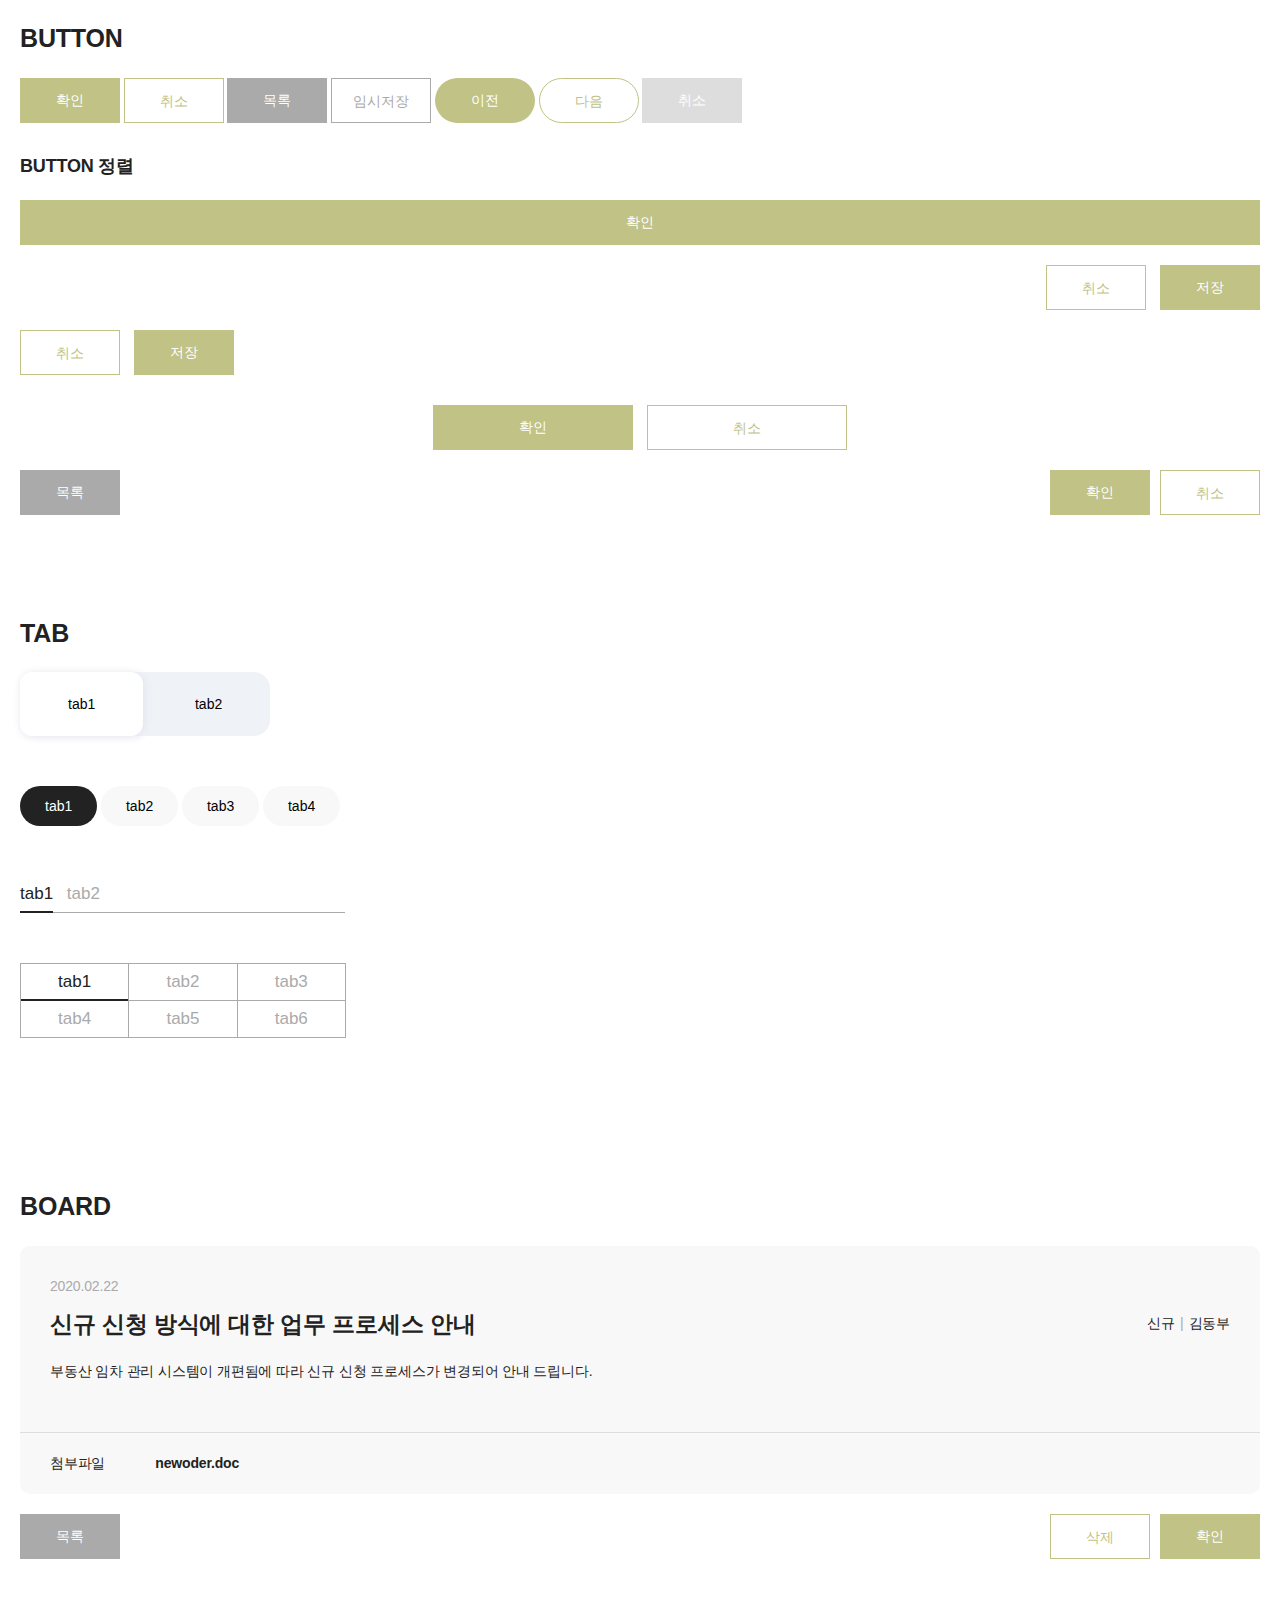
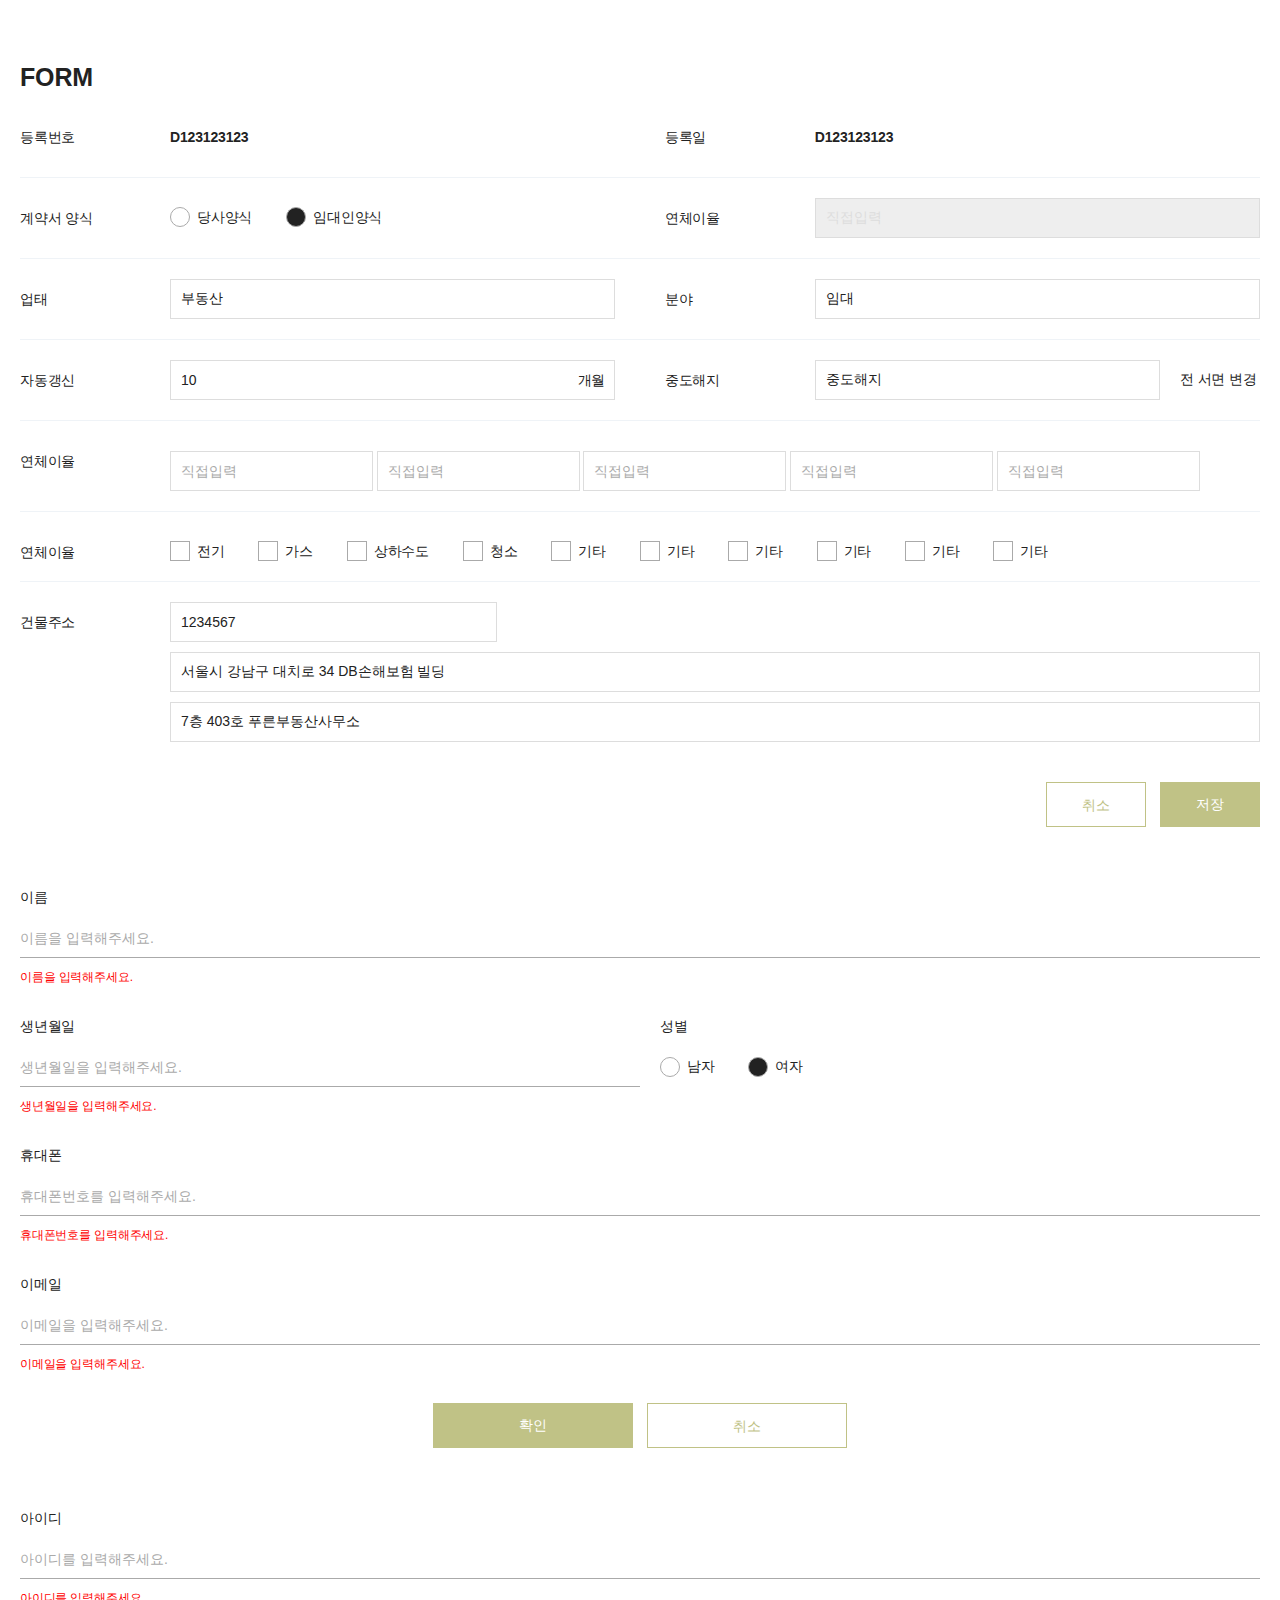
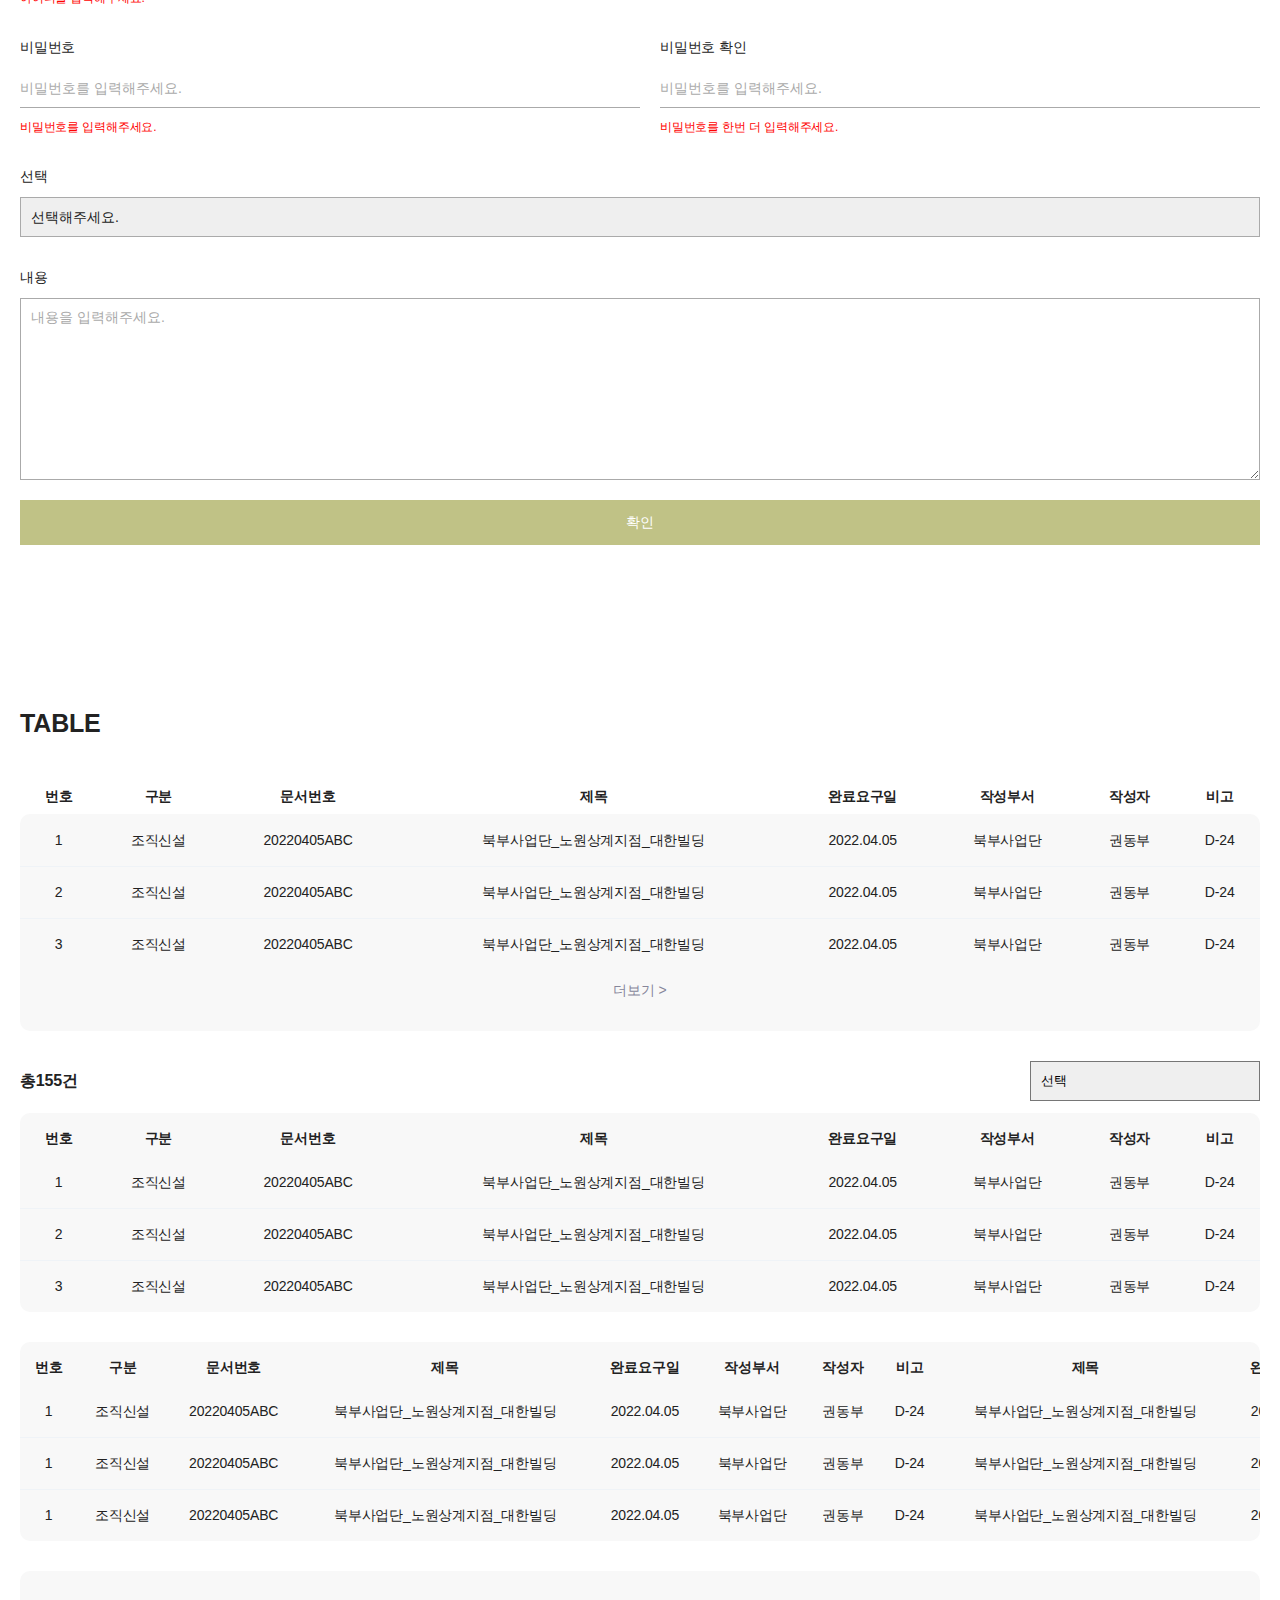
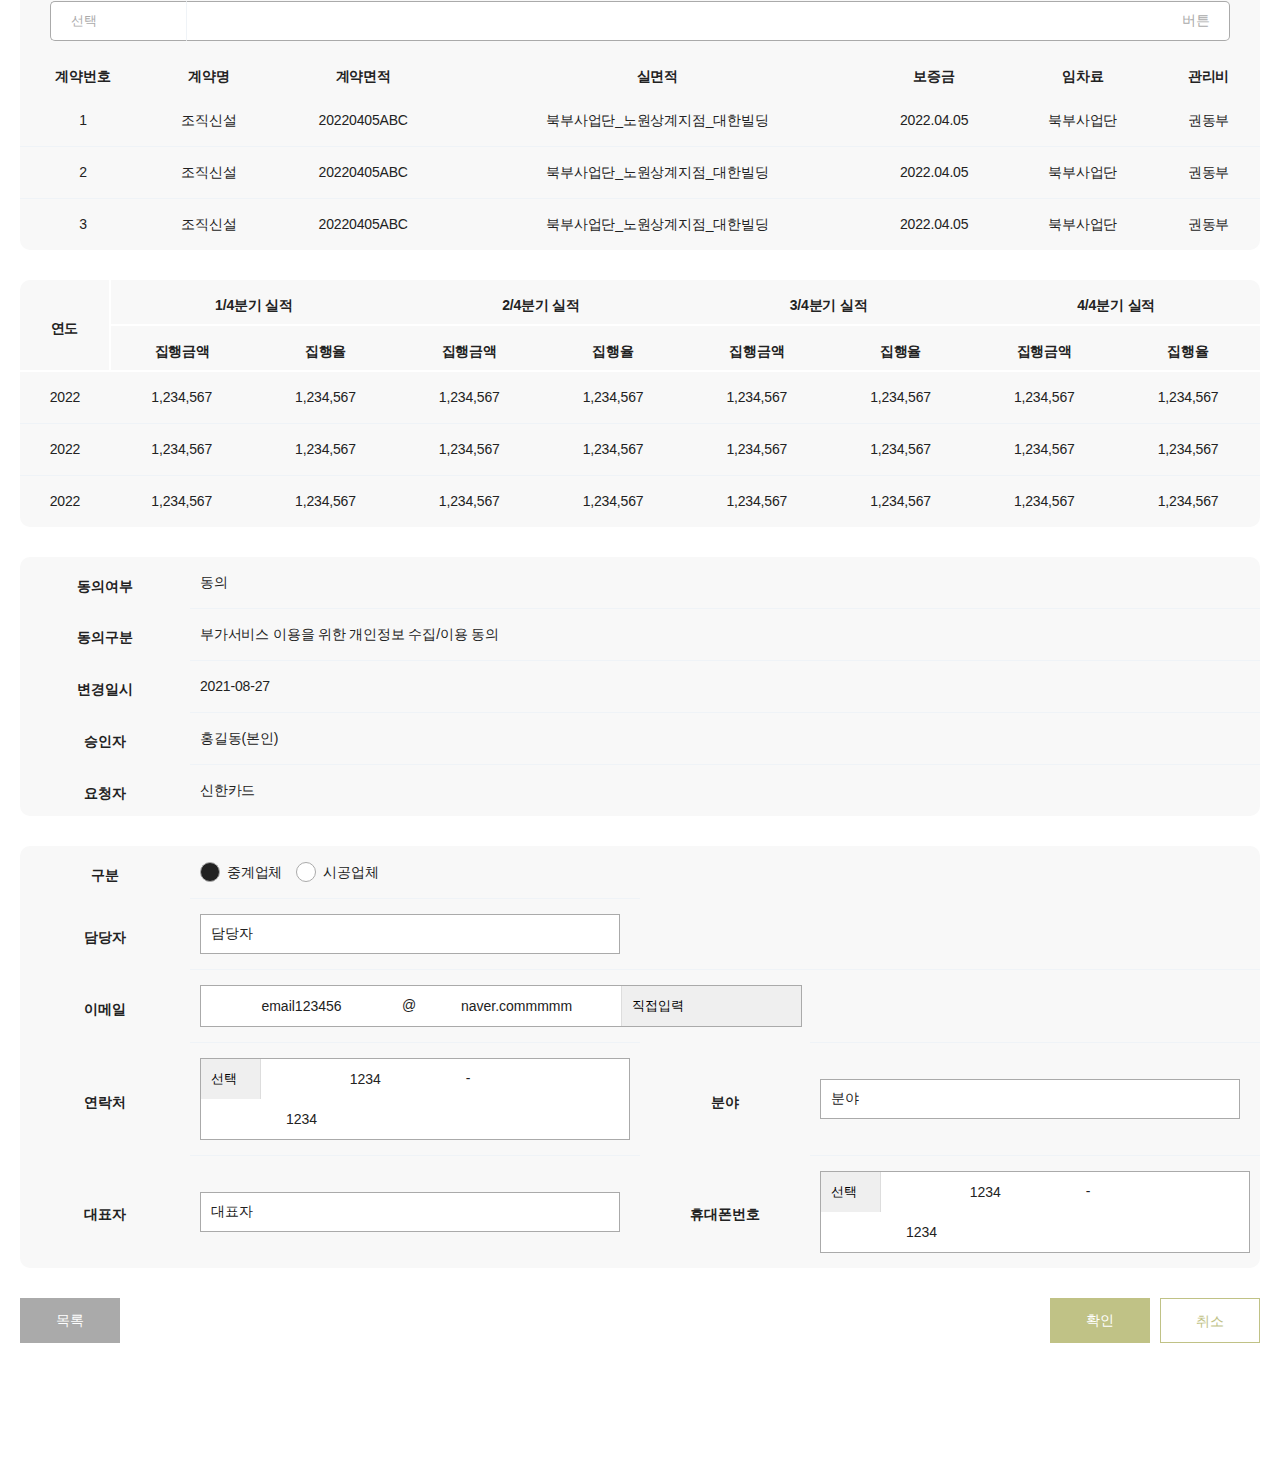
==== commit bd8bb521: "수정" ====
--- a/index.html
+++ b/index.html
@@ -19,7 +19,8 @@
             <button type="button" class="btn btn_type01 round">이전</button>
             <button type="button" class="btn btn_type02 round">다음</button>
             <button type="button" class="btn btn_type01 disabled">취소</button>
-            
+
+            <h2>button 정렬</h2>
             <div class="btn_wrap">
                 <button type="button" class="btn btn_type01">확인</button>
             </div>
--- a/assets/css/style.css
+++ b/assets/css/style.css
@@ -194,6 +194,13 @@
   padding-bottom: 2rem;
   text-transform: uppercase;
 }
+.guide_width h2 {
+  margin-top: 3rem;
+  text-transform: uppercase;
+  font-size: 1.8rem;
+  font-family: "NanumSquare", sans-serif;
+  font-weight: 600;
+}
 
 /* 버튼 */
 .btn {
@@ -235,7 +242,7 @@
 }
 
 .btn_wrap {
-  margin: 3rem 0 0;
+  margin: 2rem 0 0;
 }
 .btn_wrap button {
   width: 100%;
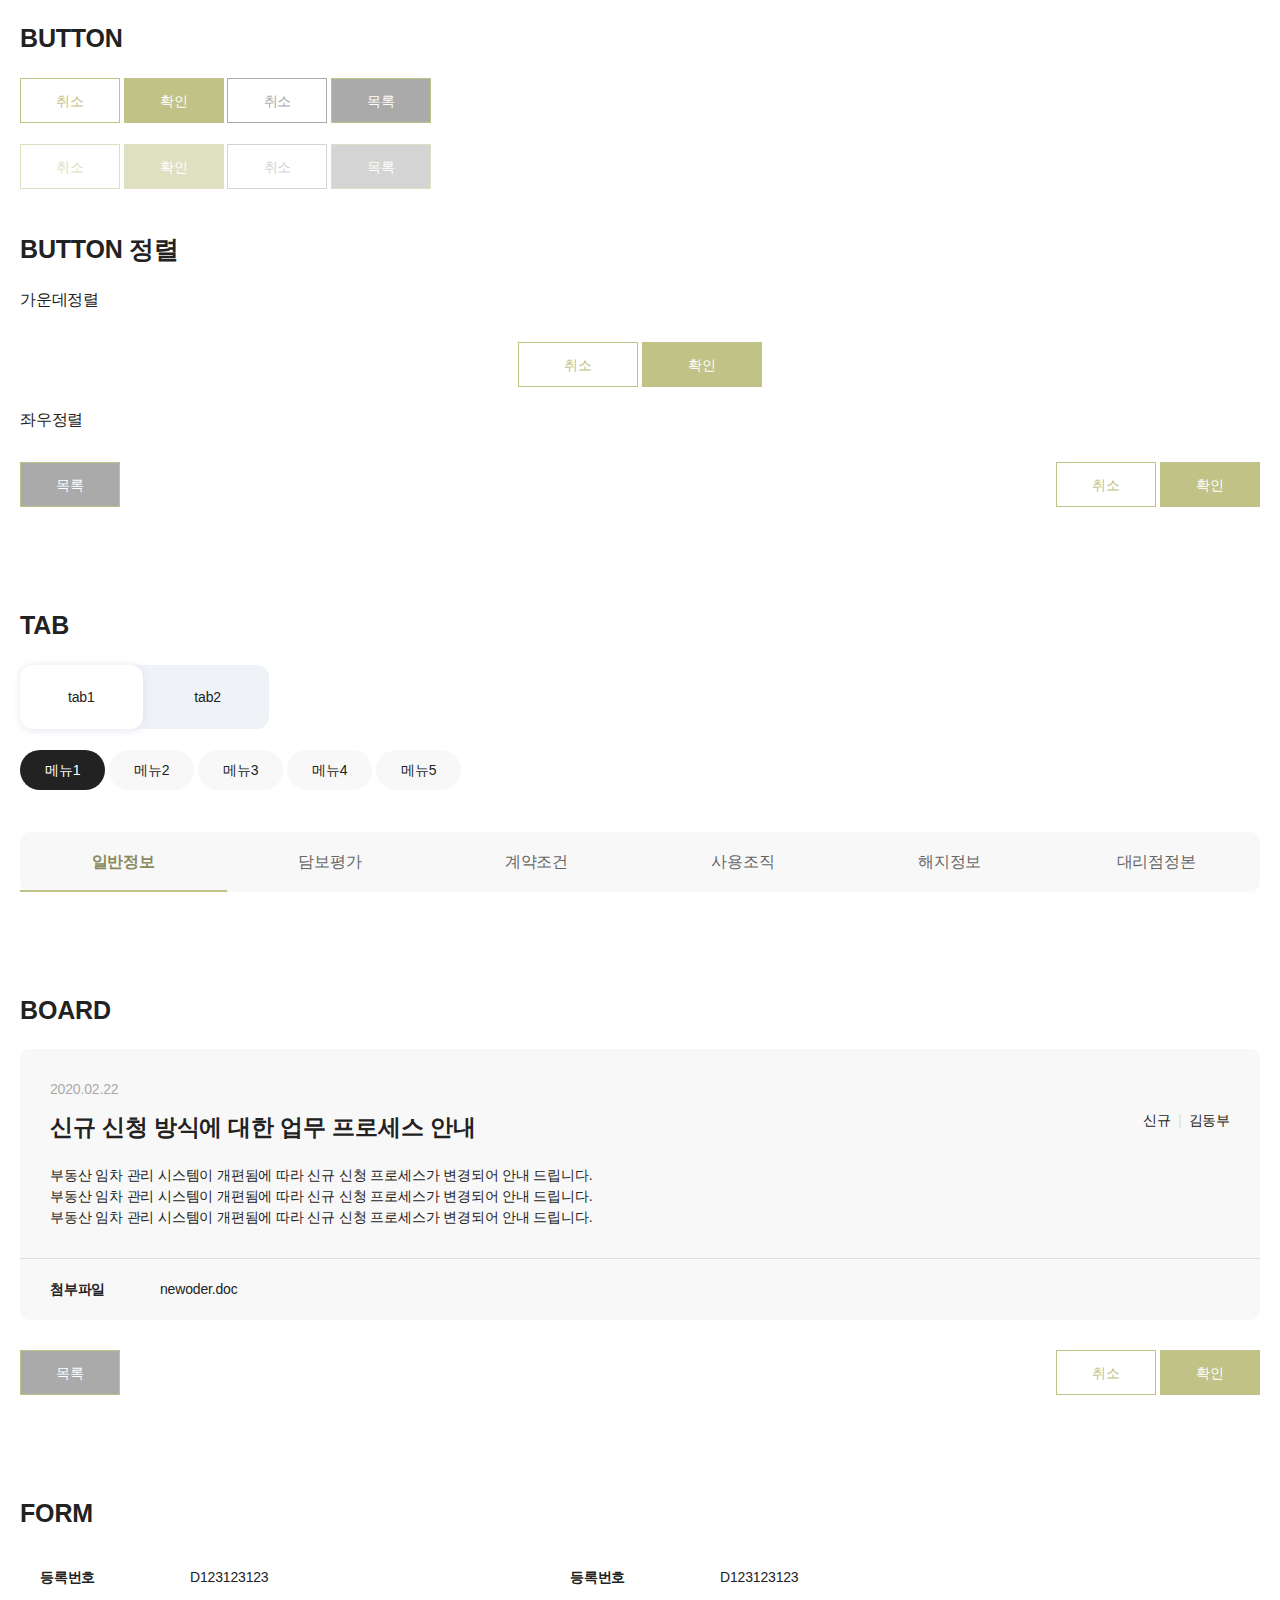
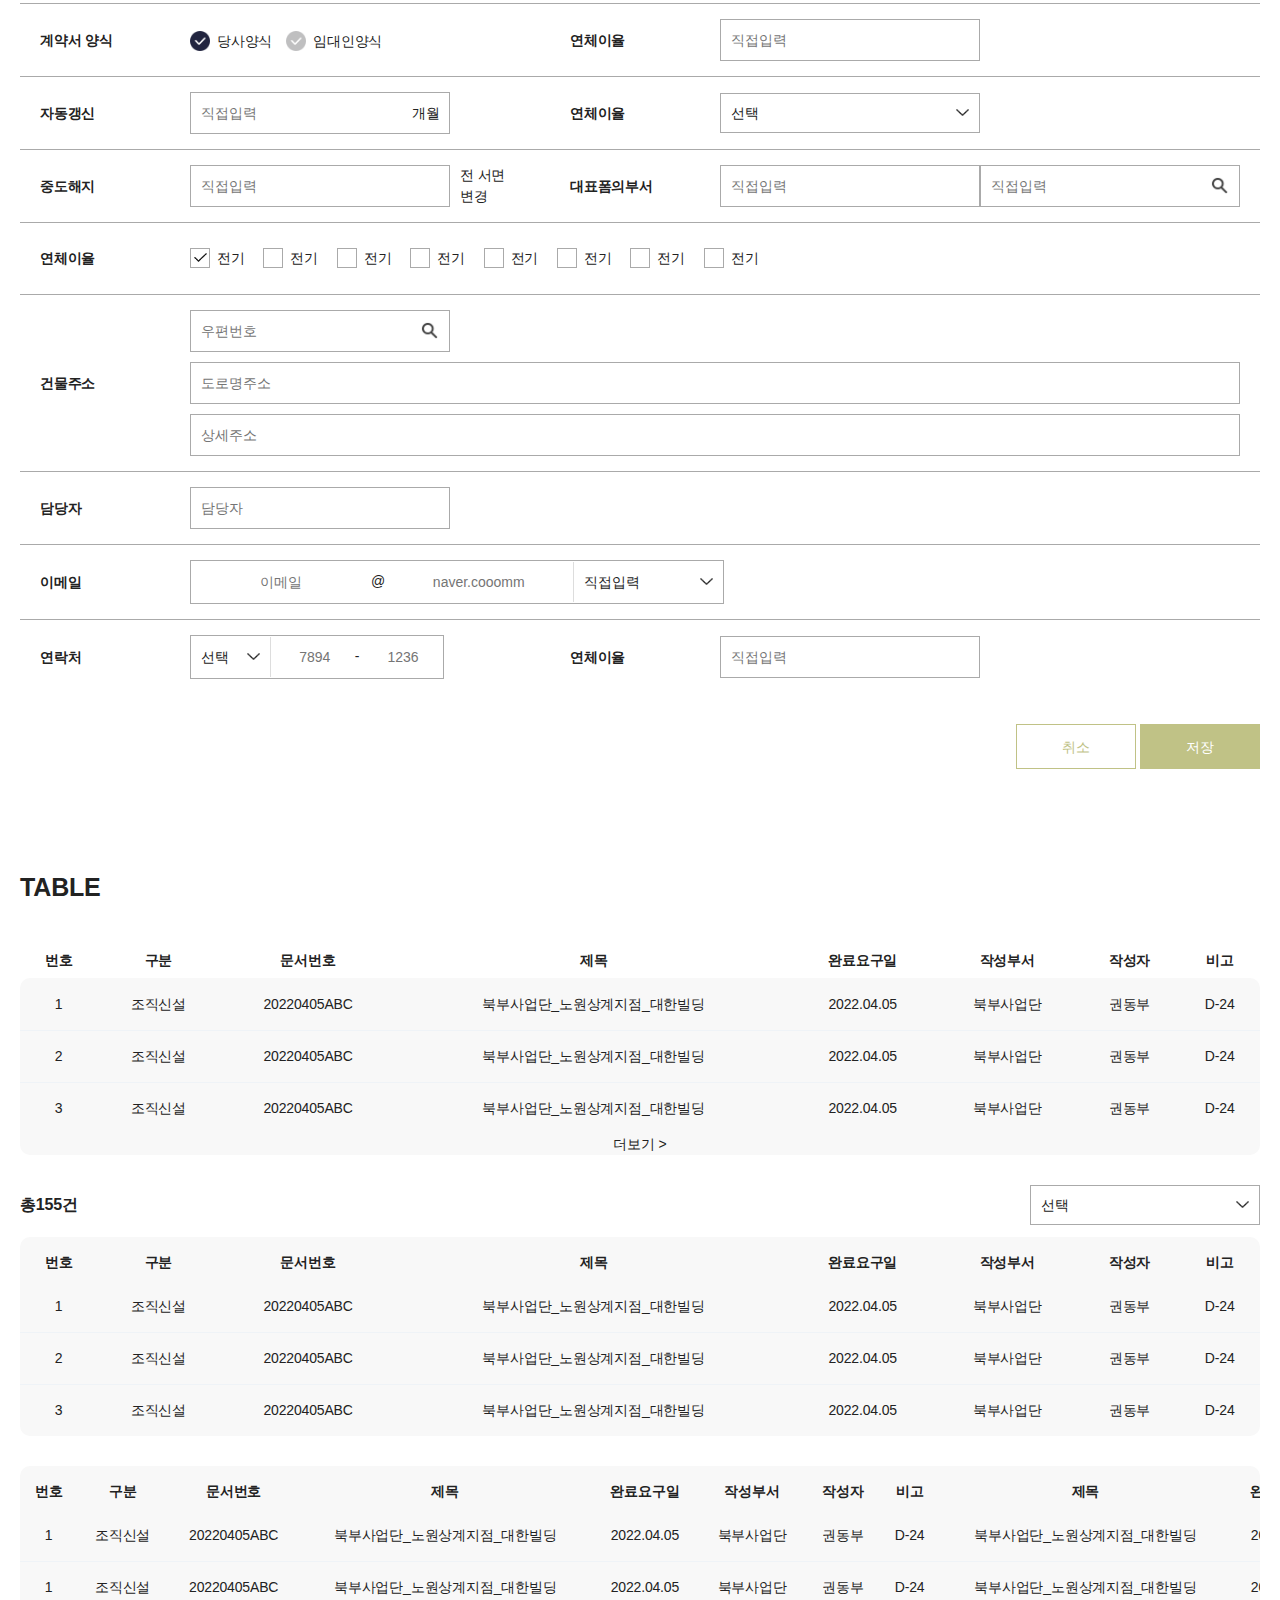
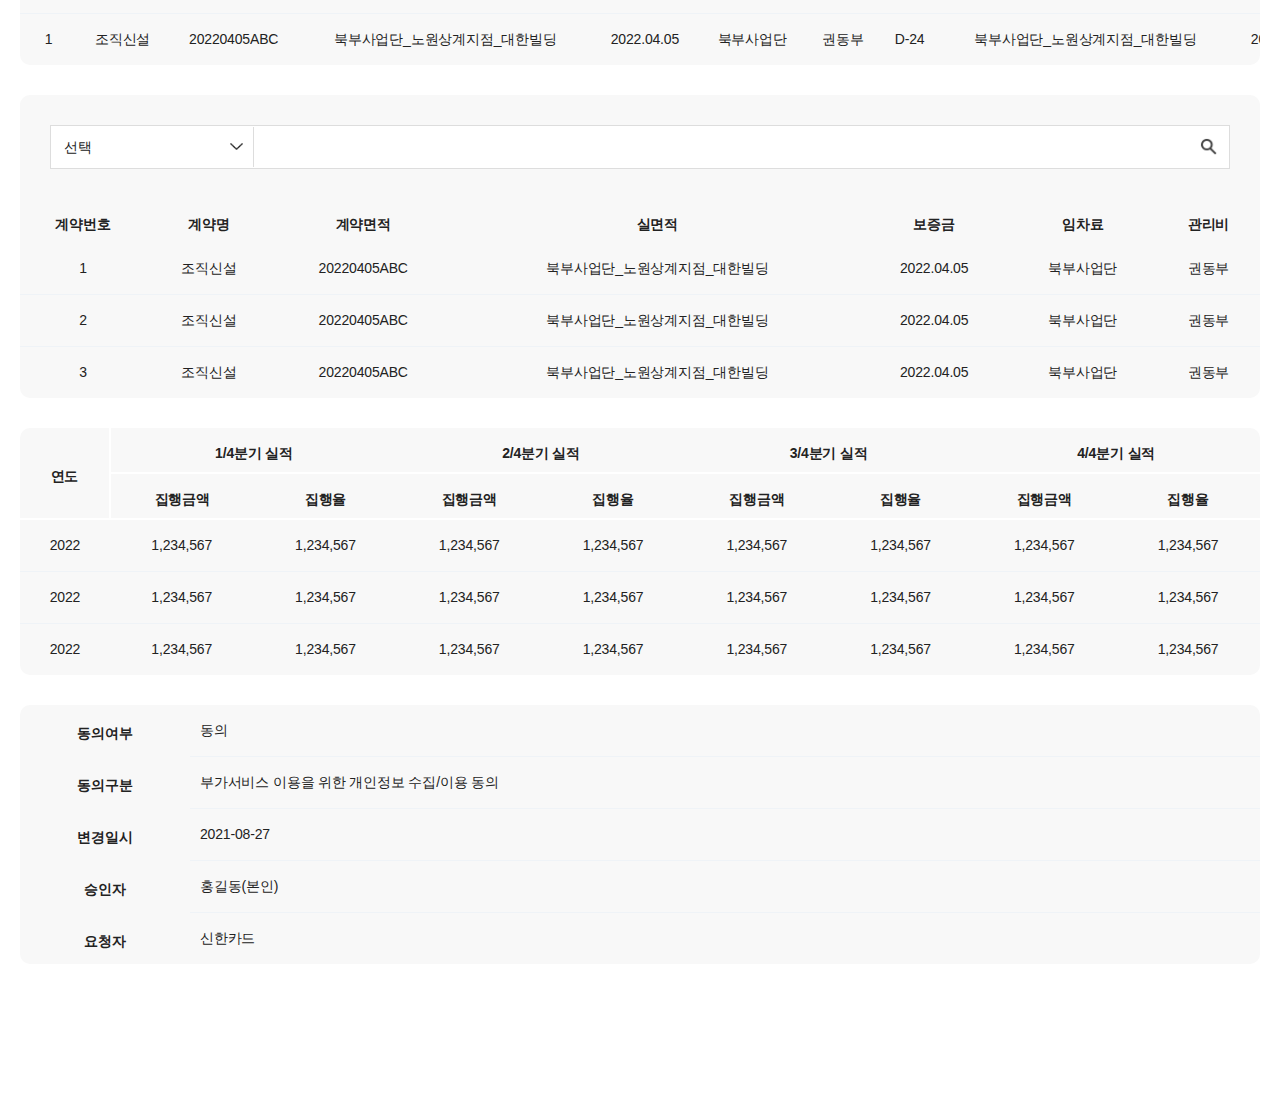
==== commit 7ce1c63c: "수정" ====
--- a/index.html
+++ b/index.html
@@ -4,264 +4,223 @@
     <meta charset="UTF-8">
     <meta http-equiv="X-UA-Compatible" content="IE=edge">
     <meta name="viewport" content="width=device-width, initial-scale=1.0">
-    <title>GUIDE</title>
-    <link href="https://fonts.googleapis.com/css?family=Noto+Sans+KR&display=swap" rel="stylesheet">
+    <title>Document</title>
     <link rel="stylesheet" href="assets/css/style.css">
 </head>
 <body>
     <div id="wrap">
         <div class="guide_width">
             <h1>button</h1>
-            <button type="button" class="btn btn_type01">확인</button>
-            <button type="button" class="btn btn_type02">취소</button>
-            <button type="button" class="btn btn_type03">목록</button>
-            <button type="button" class="btn btn_type04">임시저장</button>
-            <button type="button" class="btn btn_type01 round">이전</button>
-            <button type="button" class="btn btn_type02 round">다음</button>
-            <button type="button" class="btn btn_type01 disabled">취소</button>
-
-            <h2>button 정렬</h2>
+            <button type="button" class="btn">취소</button>
+            <button type="button" class="btn confirm">확인</button>
+            <a href="#" class="btn cancel">취소</a>
+            <a href="#" class="btn list">목록</a>
+
+            <br/><br/>
+
+            <button type="button" class="btn" disabled="disabled">취소</button>
+            <button type="button" class="btn confirm" disabled="disabled">확인</button>
+            <a href="#" class="btn cancel disabled">취소</a>
+            <a href="#" class="btn list disabled">목록</a>
+
+            <br/><br/><br/>
+
+            <h1>button 정렬</h1>
+            <h2>가운데정렬</h2>
             <div class="btn_wrap">
-                <button type="button" class="btn btn_type01">확인</button>
-            </div>
-            <div class="btn_wrap type01">
-                <button type="button" class="btn btn_type02">취소</button>
-                <button type="button" class="btn btn_type01">저장</button>
-            </div>
-            <div class="btn_wrap type01 st2">
-                <button type="button" class="btn btn_type02">취소</button>
-                <button type="button" class="btn btn_type01">저장</button>
-            </div>
-            <div class="btn_wrap type02">
-                <button type="button" class="btn btn_type01">확인</button>
-                <button type="button" class="btn btn_type02">취소</button>
-            </div>
-            <div class="btn_wrap type03">
-                <p><button type="button" class="btn btn_type03">목록</button></p>
-                <p>
-                    <button type="button" class="btn btn_type01">확인</button>
-                    <button type="button" class="btn btn_type02">취소</button>
-                </p>
+                <button type="button" class="btn">취소</button>
+                <button type="button" class="btn confirm">확인</button>
+            </div>
+            <br/>
+            <h2>좌우정렬</h2>
+            <div class="btn_side">
+                <span><a href="#" class="btn list">목록</a></span>
+                <span>
+                    <button type="button" class="btn">취소</button>
+                    <button type="button" class="btn confirm">확인</button>
+                </span>
             </div>
         </div>
+
         <div class="guide_width">
             <h1>tab</h1>
-            <div class="main_tab">
-                <div class="main_tab_btnWrap">
-                    <button class="main_tab_btn active" data-tab="tab1">tab1</button>
-                    <button class="main_tab_btn" data-tab="tab2">tab2</button>
-                </div>
-            </div>
-
-            <div class="main_tabMenu">
-                <div class="main_tab_btnWrap">
-                    <button class="main_tab_btn active" data-tab="tab1">tab1</button>
-                    <button class="main_tab_btn" data-tab="tab2">tab2</button>
-                    <button class="main_tab_btn" data-tab="tab3">tab3</button>
-                    <button class="main_tab_btn" data-tab="tab4">tab4</button>
-                </div>
-            </div>
-
-            <div class="main_tabBox">
-                <div class="main_tab_btnWrap">
-                    <button class="main_tab_btn active" data-tab="tab1">tab1</button>
-                    <button class="main_tab_btn" data-tab="tab2">tab2</button>
-                </div>
-            </div>
-
-            <div class="main_tabBox type02">
-                <div class="main_tab_btnWrap">
-                    <button class="main_tab_btn active" data-tab="tab1">tab1</button>
-                    <button class="main_tab_btn" data-tab="tab2">tab2</button>
-                    <button class="main_tab_btn" data-tab="tab1">tab3</button>
-                    <button class="main_tab_btn" data-tab="tab2">tab4</button>
-                    <button class="main_tab_btn" data-tab="tab1">tab5</button>
-                    <button class="main_tab_btn" data-tab="tab2">tab6</button>
-                </div>
-            </div>
+
+            <ul class="main_tab">
+                <li class="active"><a href="#">tab1</a></li>
+                <li><a href="#">tab2</a></li>
+            </ul>
+            <br/><br/>
+
+            <ul class="menu_tab">
+                <li class="active"><a href="#">메뉴1</a></li>
+                <li><a href="#">메뉴2</a></li>
+                <li><a href="#">메뉴3</a></li>
+                <li><a href="#">메뉴4</a></li>
+                <li><a href="#">메뉴5</a></li>
+            </ul>
+            <br/><br/>
+
+            <ul class="tab_lineP">
+                <li class="active"><a href="#">일반정보</a></li>
+                <li><a href="#">담보평가</a></li>
+                <li><a href="#">계약조건</a></li>
+                <li><a href="#">사용조직</a></li>
+                <li><a href="#">해지정보</a></li>
+                <li><a href="#">대리점정본</a></li>
+            </ul>
         </div>
 
         <div class="guide_width">
             <h1>board</h1>
-            <div class="board">
-                <span class="date">2020.02.22</span>
-                <div class="title_wrap">
+            <div class="board_wrap">
+                <div class="inner">
+                    <span class="date">2020.02.22</span>
                     <p class="title">신규 신청 방식에 대한 업무 프로세스 안내</p>
-                    <p>신규<em>|</em>김동부</p>
+                    <span class="info">신규<em>|</em>김동부</span>
+                    <div class="board_box">
+                        <p>부동산 임차 관리 시스템이 개편됨에 따라 신규 신청 프로세스가 변경되어 안내 드립니다.</p>
+                        <p>부동산 임차 관리 시스템이 개편됨에 따라 신규 신청 프로세스가 변경되어 안내 드립니다.</p>
+                        <p>부동산 임차 관리 시스템이 개편됨에 따라 신규 신청 프로세스가 변경되어 안내 드립니다.</p>
+                    </div>
                 </div>
-                <div class="desc_wrap">
-                    <p>부동산 임차 관리 시스템이 개편됨에 따라 신규 신청 프로세스가 변경되어 안내 드립니다.</p>
-                </div>
-                <div class="uploadfile_box">
-                    <p>첨부파일</p>
-                    <p>newoder.doc</p>
-                </div>
-            </div>
-            <div class="btn_wrap type03">
-                <p><button type="button" class="btn btn_type03">목록</button></p>
-                <p>
-                    <button type="button" class="btn btn_type02">삭제</button>
-                    <button type="button" class="btn btn_type01">확인</button>
-                </p>
+                <table>
+                    <tbody>
+                        <tr>
+                            <th scope="col">첨부파일</th>
+                            <td>newoder.doc</td>
+                        </tr>
+                    </tbody>
+                </table>
+            </div>
+            <div class="btn_side">
+                <span><a href="#" class="btn list">목록</a></span>
+                <span>
+                    <button type="button" class="btn">취소</button>
+                    <button type="button" class="btn confirm">확인</button>
+                </span>
             </div>
         </div>
-
 
         <div class="guide_width">
             <h1>form</h1>
-            <fieldset class="form_style">
-                <legend>form</legend>
-                <ul class="list_style02">
-                    <li>
-                        <div>
-                            <label for="">등록번호</label>
-                            <p class="p_txt">D123123123</p>
-                        </div>
-                        <div>
-                            <label for="form2">등록일</label>
-                            <p class="p_txt">D123123123</p>
-                        </div>
-                    </li>
-                    <li>
-                        <div>
-                            <label for="">계약서 양식</label>
-                            <p class="line_wrap"><input type="radio" id="form_ra00" name="form_ra"><label for="form_ra00">당사양식</label></p>
-                            <p class="line_wrap"><input type="radio" id="form_ra01" name="form_ra" checked><label for="form_ra01">임대인양식</label></p>
-                        </div>
-                        <div>
-                            <label for="form2">연체이율</label>
-                            <input type="text" id="form2" value="직접입력" disabled>
-                        </div>
-                    </li>
-                    <li>
-                        <div>
-                            <label for="form2">업태</label>
-                            <input type="text" id="form2" value="부동산">
-                        </div>
-                        <div>
-                            <label for="form2">분야</label>
-                            <input type="text" id="form2" value="임대">
-                        </div>
-                    </li>
-                    <li>
-                        <div>
-                            <label for="form2">자동갱신</label>
-                            <p class="line_wrap2"><input type="text" id="form2" value="10"><em class="txt_info">개월</em></p>
-                        </div>
-                        <div>
-                            <label for="form2">중도해지</label>
-                            <p class="line_wrap2 type01"><input type="text" id="form2" value="중도해지"><em>전 서면 변경</em></p>
-                        </div>
-                    </li>
-                    <li class="line1 line_input">
-                        <div>
-                            <label for="form2">연체이율</label>
-                            <input type="text" id="form2" placeholder="직접입력">
-                            <input type="text" id="form2" placeholder="직접입력">
-                            <input type="text" id="form2" placeholder="직접입력">
-                            <input type="text" id="form2" placeholder="직접입력">
-                            <input type="text" id="form2" placeholder="직접입력">
-                        </div>
-                    </li>
-                    <li class="line1">
-                        <div>
-                            <label for="form2">연체이율</label>
-                            <p class="line_wrap"><input type="checkbox" id="form_chek01"><label for="form_chek01">전기</label></p>
-                            <p class="line_wrap"><input type="checkbox" id="form_chek02"><label for="form_chek02">가스</label></p>
-                            <p class="line_wrap"><input type="checkbox" id="form_chek03"><label for="form_chek03">상하수도</label></p>
-                            <p class="line_wrap"><input type="checkbox" id="form_chek04"><label for="form_chek04">청소</label></p>
-                            <p class="line_wrap"><input type="checkbox" id="form_chek05"><label for="form_chek05">기타</label></p>
-                            <p class="line_wrap"><input type="checkbox" id="form_chek06"><label for="form_chek06">기타</label></p>
-                            <p class="line_wrap"><input type="checkbox" id="form_chek07"><label for="form_chek07">기타</label></p>
-                            <p class="line_wrap"><input type="checkbox" id="form_chek08"><label for="form_chek08">기타</label></p>
-                            <p class="line_wrap"><input type="checkbox" id="form_chek09"><label for="form_chek09">기타</label></p>
-                            <p class="line_wrap"><input type="checkbox" id="form_chek10"><label for="form_chek10">기타</label></p>
-                        </div>
-                    </li>
-                    <li class="line1">
-                        <div>
-                            <label for="form2">건물주소</label>
-                            <input type="text" class="input_w50" value="1234567">
-                            <input type="text" value="서울시 강남구 대치로 34 DB손해보험 빌딩"><input type="text" value="7층 403호 푸른부동산사무소">
-                        </div>
-                    </li>
-                </ul>
-                <div class="btn_wrap type01">
-                    <button type="button" class="btn btn_type02">취소</button>
-                    <button type="button" class="btn btn_type01">저장</button>
-                </div>
-            </fieldset>
-            <fieldset class="form_style">
-                <legend>form</legend>
-                <ul class="list_style">
-                    <li>
-                        <label for="name">이름</label>
-                        <input type="text" id="id" placeholder="이름을 입력해주세요.">
-                        <span class="error_txt">이름을 입력해주세요.</span>
-                    </li>
-                    <li class="line2">
-                        <label for="ymd">생년월일</label>
-                        <input type="text" id="ymd" placeholder="생년월일을 입력해주세요.">
-                        <span class="error_txt">생년월일을 입력해주세요.</span>
-                    </li>
-                    <li class="line2">
-                        <label for="ymd">성별</label>
-                        <p class="line_wrap"><input type="radio" name="gender" id="male"><label for="male">남자</label></p>
-                        <p class="line_wrap"><input type="radio" name="gender" id="female" checked><label for="female">여자</label></p>
-                    </li>
-                    <li>
-                        <label for="phone">휴대폰</label>
-                        <input type="tel" id="phone" placeholder="휴대폰번호를 입력해주세요.">
-                        <span class="error_txt">휴대폰번호를 입력해주세요.</span>
-                    </li>
-                    <li>
-                        <label for="mail">이메일</label>
-                        <input type="tel" id="mail" placeholder="이메일을 입력해주세요.">
-                        <span class="error_txt">이메일을 입력해주세요.</span>
-                    </li>
-                </ul>
-                <div class="btn_wrap type02">
-                    <button type="button" class="btn btn_type01">확인</button>
-                    <button type="button" class="btn btn_type02">취소</button>
-                </div>
-            </fieldset> 
-            <fieldset class="form_style">
-                <legend>form</legend>
-                <ul class="list_style">
-                    <li>
-                        <label for="id">아이디</label>
-                        <input type="text" id="id" placeholder="아이디를 입력해주세요.">
-                        <span class="error_txt">아이디를 입력해주세요.</span>
-                    </li>
-                    <li class="line2">
-                        <label for="pw">비밀번호</label>
-                        <input type="password" id="pw" placeholder="비밀번호를 입력해주세요.">
-                        <span class="error_txt">비밀번호를 입력해주세요.</span>
-                    </li>
-                    <li class="line2">
-                        <label for="pwc">비밀번호 확인</label>
-                        <input type="password" id="pwc" placeholder="비밀번호를 입력해주세요.">
-                        <span class="error_txt">비밀번호를 한번 더 입력해주세요.</span>
-                    </li>
-                    <li>
-                        <label for="">선택</label>
-                        <select name="" id="" class="select_style">
-                            <option value="">선택해주세요.</option>
-                            <option value="">선택1</option>
-                            <option value="">선택2</option>
-                        </select>
-                    </li>
-                    <li>
-                        <label for="">내용</label>
-                        <textarea name="" id="" cols="30" rows="10" class="textarea_style" placeholder="내용을 입력해주세요."></textarea>
-                    </li>
-                </ul>
-                <div class="btn_wrap">
-                    <button type="button" class="btn btn_type01">확인</button>
-                </div>
-            </fieldset>
+            <table class="table_list">
+                <caption>form</caption>
+                <tbody>
+                    <tr>
+                        <th scope="col">등록번호</th>
+                        <td>D123123123</td>
+                        <th scope="col">등록번호</th>
+                        <td>D123123123</td>
+                    </tr>
+                    <tr>
+                        <th scope="col">계약서 양식</th>
+                        <td>
+                            <span><input type="radio" id="ra01" name="ra" checked="checked"><label for="ra01">당사양식</label></span>
+                            <span><input type="radio" id="ra02" name="ra"><label for="ra02">임대인양식</label></span>
+                        </td>
+                        <th scope="col">연체이율</th>
+                        <td>
+                            <input type="text" placeholder="직접입력" title="연체이율">
+                        </td>
+                    </tr>
+                    <tr>
+                        <th scope="col">자동갱신</th>
+                        <td>
+                            <span><input type="text" placeholder="직접입력" title="자동갱신"><em class="unit">개월</em></span>
+                        </td>
+                        <th scope="col">연체이율</th>
+                        <td>
+                            <select name="" id="">
+                                <option value="">선택</option>
+                                <option value="">선택</option>
+                                <option value="">선택</option>
+                            </select>
+                        </td>
+                    </tr>
+                    <tr>
+                        <th scope="col">중도해지</th>
+                        <td>
+                            <fieldset class="pp_wrap">
+                                <input type="text" placeholder="직접입력" title="중도해지"><em class="unit2">전 서면 변경</em>
+                            </fieldset>
+                        </td>
+                        <th scope="col">대표폼의부서</th>
+                        <td>
+                            <fieldset class="pp_wrap">
+                                <input type="text" placeholder="직접입력" title="연체이율">
+                                <span><input type="text" placeholder="직접입력" title="연체이율"><button type="button" class="search_btn"><em>버튼</em></button></span>
+                            </fieldset>
+                        </td>
+                    </tr>
+                    <tr>
+                        <th scope="col" >연체이율</th>
+                        <td colspan="3">
+                            <fieldset class="chk_wrap">
+                                <span><input type="checkbox" id="chk01" checked="checked"><label for="chk01">전기</label></span>
+                                <span><input type="checkbox" id="chk02"><label for="chk02">전기</label></span>
+                                <span><input type="checkbox" id="chk03"><label for="chk03">전기</label></span>
+                                <span><input type="checkbox" id="chk04"><label for="chk04">전기</label></span>
+                                <span><input type="checkbox" id="chk05"><label for="chk05">전기</label></span>
+                                <span><input type="checkbox" id="chk06"><label for="chk06">전기</label></span>
+                                <span><input type="checkbox" id="chk07"><label for="chk07">전기</label></span>
+                                <span><input type="checkbox" id="chk08"><label for="chk08">전기</label></span>
+                            </fieldset>
+                        </td>
+                    </tr>
+                    <tr>
+                        <th scope="col">건물주소</th>
+                        <td colspan="3">
+                            <fieldset class="address_wrap">
+                                <legend>주소지 입력</legend>
+                                <span><input type="text" placeholder="우편번호" title="우편번호"><button type="button" class="search_btn"><em>버튼</em></button></span>
+                                <input type="text" placeholder="도로명주소" title="도로명주소">
+                                <input type="text" placeholder="상세주소" title="상세주소">
+                            </fieldset>
+                        </td>
+                    </tr>
+                    <tr>
+                        <th scope="col">담당자</th>
+                        <td colspan="3"><input type="text" placeholder="담당자" title="담당자"></td>
+                    </tr>
+                    <tr>
+                        <th scope="col">이메일</th>
+                        <td colspan="3">
+                            <fieldset class="mail_wrap">
+                                <input type="text" placeholder="이메일" title="이메일"><em>@</em>
+                                <input type="text" placeholder="naver.cooomm" title="이메일">
+                                <select name="" id="">
+                                    <option value="">직접입력</option>
+                                    <option value="">선택</option>
+                                    <option value="">선택</option>
+                                </select>
+                            </fieldset>
+                        </td>
+                    </tr>
+                    <tr>
+                        <th scope="col">연락처</th>
+                        <td>
+                            <fieldset class="tel_wrap">
+                                <select name="" id="">
+                                    <option value="">선택</option>
+                                    <option value="">선택</option>
+                                    <option value="">선택</option>
+                                </select>
+                                <input type="tel" placeholder="7894" title="연락처"><em>-</em>
+                                <input type="tel" placeholder="1236" title="연락처">
+                            </fieldset>
+                        </td>
+                        <th scope="col">연체이율</th>
+                        <td>
+                            <input type="text" placeholder="직접입력" title="연체이율">
+                        </td>
+                    </tr>
+                </tbody>
+            </table>
+            <div class="btn_wrap right">
+                <button type="button" class="btn">취소</button>
+                <button type="button" class="btn confirm">저장</button>
+            </div>
         </div>
-        
         <div class="guide_width">
             <h1>table</h1>
             <div class="table_wrap type01">
@@ -439,15 +398,14 @@
                 </div>
             </div>
             <div class="table_wrap">
-                <div class="table_searchWrap">
+                <fieldset class="search_wrap">
                     <select name="" id="">
                         <option value="">선택</option>
                         <option value="">선택</option>
                         <option value="">선택</option>
                     </select>
-                    <input type="text">
-                    <button type="button">버튼</button>
-                </div>
+                    <span><input type="text"><button type="button" class="search_btn"><em>버튼</em></button></span>
+                </fieldset>
                 <table class="table_style">
                     <caption>table</caption>
                     <thead>
@@ -578,78 +536,7 @@
                     </tbody>
                 </table>
             </div>
-            <div class="table_wrap type03">
-                <table class="table_style">
-                    <caption>table</caption>
-                    <tbody>
-                        <tr>
-                            <th>구분</th>
-                            <td>
-                                <p class="line_d"><input type="radio" id="radio0" name="radi" checked><label for="radio0">중계업체</label></p>
-                                <p class="line_d"><input type="radio" id="radio1" name="radi"><label for="radio1">시공업체</label> </p>
-                            </td>
-                        </tr>
-                        <tr>
-                            <th>담당자</th>
-                            <td><input type="text" value="담당자"></td>
-                        </tr>
-                        <tr>
-                            <th>이메일</th>
-                            <td colspan="3" class="table_flex type01">
-                                <p>
-                                    <input type="text" value="email123456"><em>@</em><input type="text" value="naver.commmmm">
-                                    <select name="" id="">
-                                        <option value="">직접입력</option>
-                                        <option value="">선택</option>
-                                        <option value="">선택</option>
-                                    </select>
-                                </p>
-                            </td>
-                        </tr>
-                        <tr>
-                            <th>연락처</th>
-                            <td class="table_flex">
-                                <p>
-                                    <select name="" id="">
-                                        <option value="">선택</option>
-                                        <option value="">02</option>
-                                        <option value="">0202</option>
-                                    </select>
-                                    <input type="text" value="1234"><em>-</em><input type="text" value="1234">
-                                </p>
-                            </td>
-                            <th>분야</th>
-                            <td>
-                                <input type="text" value="분야">
-                            </td>
-                        </tr>
-                        <tr>
-                            <th>대표자</th>
-                            <td>
-                                <input type="text" value="대표자">
-                            </td>
-                            <th>휴대폰번호</th>
-                            <td class="table_flex">
-                                <p>
-                                    <select name="" id="">
-                                        <option value="">선택</option>
-                                        <option value="">02</option>
-                                        <option value="">0202</option>
-                                    </select>
-                                    <input type="text" value="1234"><em>-</em><input type="text" value="1234">
-                                </p>
-                            </td>
-                        </tr>
-                    </tbody>
-                </table>
-            </div>
-            <div class="btn_wrap type03">
-                <p><button type="button" class="btn btn_type03">목록</button></p>
-                <p>
-                    <button type="button" class="btn btn_type01">확인</button>
-                    <button type="button" class="btn btn_type02">취소</button>
-                </p>
-            </div>
+            
         </div>
     </div>
 </body>
--- a/assets/css/style.css
+++ b/assets/css/style.css
@@ -195,11 +195,10 @@
   text-transform: uppercase;
 }
 .guide_width h2 {
-  margin-top: 3rem;
+  margin-bottom: 3rem;
   text-transform: uppercase;
-  font-size: 1.8rem;
-  font-family: "NanumSquare", sans-serif;
-  font-weight: 600;
+  font-size: 1.6rem;
+  font-family: "NanumSquare", sans-serif;
 }
 
 /* 버튼 */
@@ -207,6 +206,7 @@
   -webkit-appearance: none;
   appearance: none;
   text-align: center;
+  box-sizing: border-box;
   height: 4.5rem;
   line-height: 4.5rem;
   display: inline-block;
@@ -215,219 +215,163 @@
   vertical-align: top;
   text-decoration: none;
   cursor: pointer;
-}
-.btn.btn_type01 {
+  border: 1px solid #c0c286;
+  color: #c0c286;
+}
+.btn.confirm {
   background: #c0c286;
   color: #fff;
 }
-.btn.btn_type02 {
-  border: 1px solid #c0c286;
-  color: #c0c286;
-}
-.btn.btn_type03 {
+.btn.cancel {
+  border-color: #aaa;
+  color: #aaa;
+}
+.btn.list {
   background: #aaa;
   color: #fff;
 }
-.btn.btn_type04 {
-  border: 1px solid #aaa;
-  color: #aaa;
-}
-.btn.disabled {
-  background: #ddd;
-  color: #fff;
-  border-color: #ddd;
-}
-.btn.round {
-  border-radius: 5rem;
+.btn:disabled, .btn.disabled {
+  opacity: 0.5;
 }
 
 .btn_wrap {
-  margin: 2rem 0 0;
+  margin-top: 3rem;
+  text-align: center;
 }
 .btn_wrap button {
-  width: 100%;
-  min-width: auto;
-}
-.btn_wrap button ~ button, .btn_wrap button + button {
-  margin-left: 1rem;
-}
-.btn_wrap.type01 {
+  width: 12rem;
+}
+.btn_wrap.right {
   text-align: right;
 }
-.btn_wrap.type01 button {
-  width: 10rem;
-  flex: auto;
-}
-.btn_wrap.type01.st2 {
-  text-align: left;
-}
-.btn_wrap.type02 {
-  margin: 3rem auto 0;
-  text-align: center;
-}
-.btn_wrap.type02 button {
-  width: 20rem;
-}
-.btn_wrap.type03 {
+
+.btn_side {
+  margin-top: 3rem;
   display: flex;
   justify-content: space-between;
 }
-.btn_wrap.type03 p {
-  display: flex;
-}
-.btn_wrap.type03 p button {
-  width: 10rem;
-}
-
-.more_btn {
-  display: block;
-  color: #86869a;
-  padding: 1rem 1rem 3rem;
-  font-size: 1.4rem;
-  font-family: "NanumSquare", sans-serif;
-}
 
 /* 탭 */
 .main_tab {
-  margin-bottom: 5rem;
-}
-.main_tab .main_tab_btnWrap {
   background: #eff3f7;
-  border-radius: 1.6rem;
-  display: inline-block;
-}
-.main_tab .main_tab_btnWrap button {
+  border-radius: 1.2rem;
+  display: inline-block;
+}
+.main_tab li {
+  display: inline-block;
+}
+.main_tab li a {
   height: 6.4rem;
+  line-height: 6.4rem;
   padding: 0 4.8rem;
-  cursor: pointer;
-}
-.main_tab .main_tab_btnWrap button.active {
+  display: inline-block;
+}
+.main_tab li.active a {
   background: #fff;
   border-radius: 1.2rem;
   box-shadow: 0.1rem 0.1rem 0.8rem 0 #e2e2ed;
 }
 
-.main_tabMenu {
-  margin-bottom: 5rem;
-}
-.main_tabMenu .main_tab_btnWrap button {
+.menu_tab li {
+  display: inline-block;
+}
+.menu_tab li a {
+  display: block;
   background: #f8f8f8;
   height: 4rem;
   line-height: 4rem;
   border-radius: 2rem;
   padding: 0 2.5rem;
-  cursor: pointer;
-}
-.main_tabMenu .main_tab_btnWrap button.active {
+}
+.menu_tab li.active a {
   background: #222;
   color: #fff;
 }
 
-.main_tabBox {
-  max-width: 325px;
-  margin-bottom: 5rem;
-}
-.main_tabBox .main_tab_btnWrap {
-  border-bottom: 1px solid #aaa;
-}
-.main_tabBox .main_tab_btnWrap button {
-  position: relative;
-  color: #aaa;
-  line-height: 3.6rem;
-  cursor: pointer;
-  font-size: 1.7rem;
-  font-family: "NanumSquare", sans-serif;
-}
-.main_tabBox .main_tab_btnWrap button.active {
-  color: #222;
-}
-.main_tabBox .main_tab_btnWrap button.active::after {
-  content: "";
-  position: absolute;
-  left: 0;
-  bottom: -0.1rem;
-  width: 100%;
-  height: 0.2rem;
-  background: #222;
-}
-.main_tabBox .main_tab_btnWrap button + button {
-  margin-left: 1rem;
-}
-.main_tabBox.type02 {
-  border-top: 1px solid #aaa;
-  border-left: 1px solid #aaa;
-}
-.main_tabBox.type02 .main_tab_btnWrap {
-  border-bottom: 0;
-  display: flex;
-  align-items: center;
-  flex-wrap: wrap;
-}
-.main_tabBox.type02 .main_tab_btnWrap button {
-  width: 33.33%;
-  border-right: 1px solid #aaa;
-  border-bottom: 1px solid #aaa;
-}
-.main_tabBox.type02 .main_tab_btnWrap button + button {
-  margin-left: 0;
-}
-
-/* board */
-.board {
+.tab_lineP {
   background: #f8f8f8;
   border-radius: 1rem;
-}
-.board .date {
+  display: flex;
+}
+.tab_lineP li {
+  width: 16.66%;
+  text-align: center;
+}
+.tab_lineP li a {
+  position: relative;
+  height: 6rem;
+  line-height: 6rem;
+  display: block;
+  color: #666;
+  font-size: 1.6rem;
+  font-family: "NanumSquare", sans-serif;
+}
+.tab_lineP li.active a {
+  color: #898b5d;
+  font-weight: bold;
+}
+.tab_lineP li.active a::after {
+  content: "";
+  width: 100%;
+  height: 2px;
+  background: #c0c286;
+  position: absolute;
+  bottom: 0;
+  left: 0;
+}
+
+/* 보드 */
+.board_wrap {
+  background: #f8f8f8;
+  border-radius: 1rem;
+  padding: 3rem 0 2rem;
+}
+.board_wrap div {
+  padding: 0 3rem;
+}
+.board_wrap .date {
   display: block;
   color: #aaa;
-  padding: 3rem 3rem 1rem;
-}
-.board .title_wrap {
-  display: flex;
-  justify-content: space-between;
-  align-items: center;
-  padding: 0 3rem 2rem;
-}
-.board .title_wrap .title {
+  padding: 0 0 1rem;
+}
+.board_wrap .title {
+  display: inline-block;
   font-size: 2.3rem;
   font-family: "NanumSquare", sans-serif;
   font-weight: bold;
 }
-.board .title_wrap em {
-  color: #aaa;
-  margin: 0 0.5rem;
-  display: inline-block;
-}
-.board .desc_wrap {
-  padding: 0 3rem 5rem;
-}
-.board .uploadfile_box {
+.board_wrap .info {
+  float: right;
+}
+.board_wrap .info em {
+  color: #ddd;
+  display: inline-block;
+  margin: 0 0.7rem;
+}
+.board_wrap .board_box {
+  padding: 2rem 0 3rem;
+}
+.board_wrap table {
+  text-align: left;
+  width: 100%;
   border-top: 1px solid #ddd;
-  padding: 2rem 3rem;
-  display: flex;
-  align-items: center;
-}
-.board .uploadfile_box p {
+}
+.board_wrap table th {
+  padding: 2rem 3rem 0;
+  width: 8rem;
+}
+.board_wrap table td {
+  padding: 2rem 0 0;
+}
+
+/* 폼 */
+input[type=text], input[type=password], input[type=tel] {
+  height: 4.2rem;
+  border: 1px solid #aaa;
+  min-width: 26rem;
+  box-sizing: border-box;
   color: #222;
-  font-weight: bold;
-}
-.board .uploadfile_box p:first-child {
-  font-weight: 400;
-  margin-right: 5rem;
-}
-
-/* 폼 */
-.form_style {
-  margin-bottom: 3rem;
-  padding-bottom: 3rem;
-}
-
-input[type=text], input[type=password], input[type=tel] {
-  height: 4rem;
-  border-bottom: 1px solid #aaa;
-  width: 100%;
-  box-sizing: border-box;
-  color: #222;
+  padding: 0 1rem;
   font-size: 1.4rem;
   font-family: "NanumSquare", sans-serif;
 }
@@ -438,163 +382,176 @@
 }
 
 input[type=radio] {
+  position: absolute;
+  top: 0;
+  left: 0;
+  opacity: 0;
+  overflow: hidden;
+}
+input[type=radio] + label {
+  padding-left: 2.7rem;
+  line-height: 2rem;
+}
+input[type=radio] + label::before {
+  content: "";
+  width: 2rem;
   height: 2rem;
-  width: 2rem;
-  background: #fff;
-  border: 1px solid #aaa;
-  border-radius: 5rem;
-  margin-right: 0.7rem;
+  background: url(/assets/images/cheked01_off.png) no-repeat center;
+  background-size: 2rem;
+  position: absolute;
+  top: 0.2rem;
+  left: 0;
 }
 input[type=radio]:checked {
   background: #222;
 }
+input[type=radio]:checked + label::before {
+  background: url(/assets/images/cheked01_on.png) no-repeat center;
+  background-size: 2rem;
+}
 
 input[type=checkbox] {
+  position: absolute;
+  top: 0;
+  left: 0;
+  opacity: 0;
+  overflow: hidden;
+}
+input[type=checkbox] + label {
+  padding-left: 2.7rem;
+  line-height: 2rem;
+  display: block;
+}
+input[type=checkbox] + label::before {
+  content: "";
   height: 2rem;
   width: 2rem;
   background: #fff;
   border: 1px solid #aaa;
   margin-right: 0.7rem;
-}
-input[type=checkbox]:checked {
-  background: #222;
-}
-
-.select_style {
+  background-size: 1.3rem;
+  box-sizing: border-box;
+  position: absolute;
+  top: 0;
+  left: 0;
+}
+input[type=checkbox]:checked + label::before {
+  background: url(/assets/images/checked_on.png) no-repeat center;
+  background-size: 1.3rem;
+}
+
+select {
   border: 1px solid #aaa;
   height: 4rem;
-  width: 100%;
+  width: 26rem;
   padding: 0 1rem;
   color: #222;
+  background: url(/assets/images/select_btn.png) no-repeat center right 1rem;
+  background-size: 1.3rem;
   font-size: 1.4rem;
   font-family: "NanumSquare", sans-serif;
 }
 
-.textarea_style {
+.unit {
+  position: absolute;
+  top: 1.1rem;
+  right: 1rem;
+}
+
+.unit2 {
+  padding-left: 1rem;
+}
+
+.table_list {
+  width: 100%;
+}
+.table_list span {
+  position: relative;
+  display: inline-block;
+}
+.table_list span button {
+  position: absolute;
+  right: 1rem;
+  top: 1.1rem;
+  cursor: pointer;
+}
+.table_list span button em {
+  position: absolute;
+  width: 0.1rem;
+  height: 0.1rem;
+  margin: -0.1rem;
+  overflow: hidden;
+  clip-path: polygon(0 0, 0 0, 0 0);
+  opacity: 0;
+}
+.table_list span button.search_btn {
+  background: url(/assets/images/search_btn.png) no-repeat center;
+  width: 2rem;
+  height: 2rem;
+  background-size: 2rem;
+}
+.table_list tr:first-child td, .table_list tr:first-child th {
+  border-top: 0;
+}
+.table_list th, .table_list td {
+  padding: 1.5rem 2rem;
+  text-align: left;
+  box-sizing: border-box;
+  border-top: 1px solid #aaa;
+}
+.table_list th {
+  width: 15rem;
+}
+.table_list td {
+  width: auto;
+}
+.table_list td > span + span {
+  margin-left: 1rem;
+}
+.table_list .address_wrap > input[type=text] {
+  width: 100%;
+  margin-top: 1rem;
+}
+.table_list .mail_wrap {
   border: 1px solid #aaa;
-  width: 100%;
-  padding: 1rem;
-  box-sizing: border-box;
-  color: #222;
-  font-size: 1.4rem;
-  font-family: "NanumSquare", sans-serif;
-}
-
-::placeholder {
-  color: #aaa;
-  font-size: 1.4rem;
-  font-family: "NanumSquare", sans-serif;
-}
-
-.list_style {
+  display: inline-block;
+}
+.table_list .mail_wrap input[type=text] {
+  border: 0;
+  min-width: auto;
+  width: 18rem;
+  text-align: center;
+}
+.table_list .mail_wrap select {
+  border: 0;
+  width: 15rem;
+  border-left: 1px solid #ddd;
+}
+.table_list .tel_wrap {
+  border: 1px solid #aaa;
+  display: inline-block;
+}
+.table_list .tel_wrap input[type=tel] {
+  border: 0;
+  min-width: auto;
+  width: 8rem;
+  text-align: center;
+}
+.table_list .tel_wrap select {
+  border: 0;
+  border-right: 1px solid #ddd;
+  width: 8rem;
+}
+.table_list .pp_wrap {
   display: flex;
-  flex-wrap: wrap;
-}
-.list_style li {
-  position: relative;
-  width: 100%;
-  box-sizing: border-box;
-}
-.list_style li.line2 {
-  width: 50%;
-}
-.list_style li.line2 + .line2 {
-  padding-left: 2rem;
-}
-.list_style li + li {
-  margin-top: 3rem;
-}
-.list_style li > label {
-  display: block;
-  padding-bottom: 1rem;
-  color: #222;
-  font-size: 1.4rem;
-  font-family: "NanumSquare", sans-serif;
-}
-
-.list_style02 li {
-  display: flex;
+  align-items: center;
   justify-content: space-between;
-  flex-wrap: wrap;
-  border-bottom: 1px solid #eff3f7;
-  margin-bottom: 2rem;
-  padding-bottom: 2rem;
-}
-.list_style02 li.line1 div {
-  width: 100%;
-}
-.list_style02 li div {
-  width: 48%;
-  position: relative;
-  padding-left: 15rem;
-  box-sizing: border-box;
-}
-.list_style02 li div input[type=text] {
-  border: 1px solid #ddd;
-  padding: 0 1rem;
-}
-.list_style02 li div input[type=text] + input[type=text] {
-  margin-top: 1rem;
-}
-.list_style02 li div > label {
-  position: absolute;
-  top: 1rem;
-  left: 0;
-  min-width: 15rem;
-  display: block;
-  color: #222;
-  font-size: 1.4rem;
-  font-family: "NanumSquare", sans-serif;
-}
-.list_style02 li div .input_w50 {
-  width: 30%;
-}
-.list_style02 li div .p_txt {
-  line-height: 4rem;
-  font-size: 1.4rem;
-  font-family: "NanumSquare", sans-serif;
-  font-weight: 600;
-}
-.list_style02 li.line_input input[type=text] {
-  width: auto;
-  vertical-align: baseline;
-}
-.list_style02 li:last-child {
-  border: 0;
-}
-
-.line_wrap {
-  display: inline-block;
-  margin-top: 0.8rem;
-}
-.line_wrap + .line_wrap {
-  margin-left: 3rem;
-}
-
-.line_wrap2 {
-  position: relative;
-  display: block;
-}
-.line_wrap2 .txt_info {
-  position: absolute;
-  top: 27%;
-  right: 1rem;
-}
-.line_wrap2.type01 {
-  display: flex;
-  justify-content: space-between;
-  align-items: center;
-}
-.line_wrap2.type01 em {
-  padding-left: 2rem;
-  min-width: 80px;
-}
-
-.error_txt {
-  color: red;
-  font-size: 1.2rem;
-  display: block;
-  padding-top: 1rem;
+}
+.table_list .chk_wrap {
+  padding: 1rem 0;
+}
+.table_list .chk_wrap span + span {
+  margin-left: 1.5rem;
 }
 
 /* 테이블 */
@@ -677,37 +634,6 @@
   border-left: 1px solid #ddd;
   min-width: 18rem;
 }
-.table_wrap .table_searchWrap {
-  position: relative;
-  padding: 3rem 3rem 1rem;
-  display: flex;
-}
-.table_wrap .table_searchWrap select {
-  border: 1px solid #aaa;
-  border-right: 1px solid #eff3f7;
-  height: 4rem;
-  width: 15rem;
-  background: #fff;
-  color: #aaa;
-  padding: 0 2rem;
-  border-top-left-radius: 0.5rem;
-  border-bottom-left-radius: 0.5rem;
-}
-.table_wrap .table_searchWrap input {
-  border: 1px solid #aaa;
-  border-left: 0;
-  background: #fff;
-  padding: 0 2rem;
-  border-top-right-radius: 0.5rem;
-  border-bottom-right-radius: 0.5rem;
-}
-.table_wrap .table_searchWrap button {
-  position: absolute;
-  top: 52%;
-  right: 5rem;
-  cursor: pointer;
-  color: #aaa;
-}
 .table_wrap.scl_box .line_sc {
   overflow-x: scroll;
 }
@@ -730,4 +656,43 @@
   width: 23rem;
   height: 4rem;
   padding: 0 1rem;
+}
+
+.search_wrap {
+  position: relative;
+  display: inline-block;
+  border: 1px solid #ddd;
+  background: #fff;
+  width: 95%;
+  margin: 3rem auto;
+}
+.search_wrap input[type=text] {
+  border: 0;
+  width: calc(100% - 21rem);
+}
+.search_wrap select {
+  border: 0;
+  width: 20rem;
+  border-right: 1px solid #ddd;
+}
+.search_wrap button {
+  position: absolute;
+  right: 1rem;
+  top: 1.1rem;
+  cursor: pointer;
+}
+.search_wrap button em {
+  position: absolute;
+  width: 0.1rem;
+  height: 0.1rem;
+  margin: -0.1rem;
+  overflow: hidden;
+  clip-path: polygon(0 0, 0 0, 0 0);
+  opacity: 0;
+}
+.search_wrap button.search_btn {
+  background: url(/assets/images/search_btn.png) no-repeat center;
+  width: 2rem;
+  height: 2rem;
+  background-size: 2rem;
 }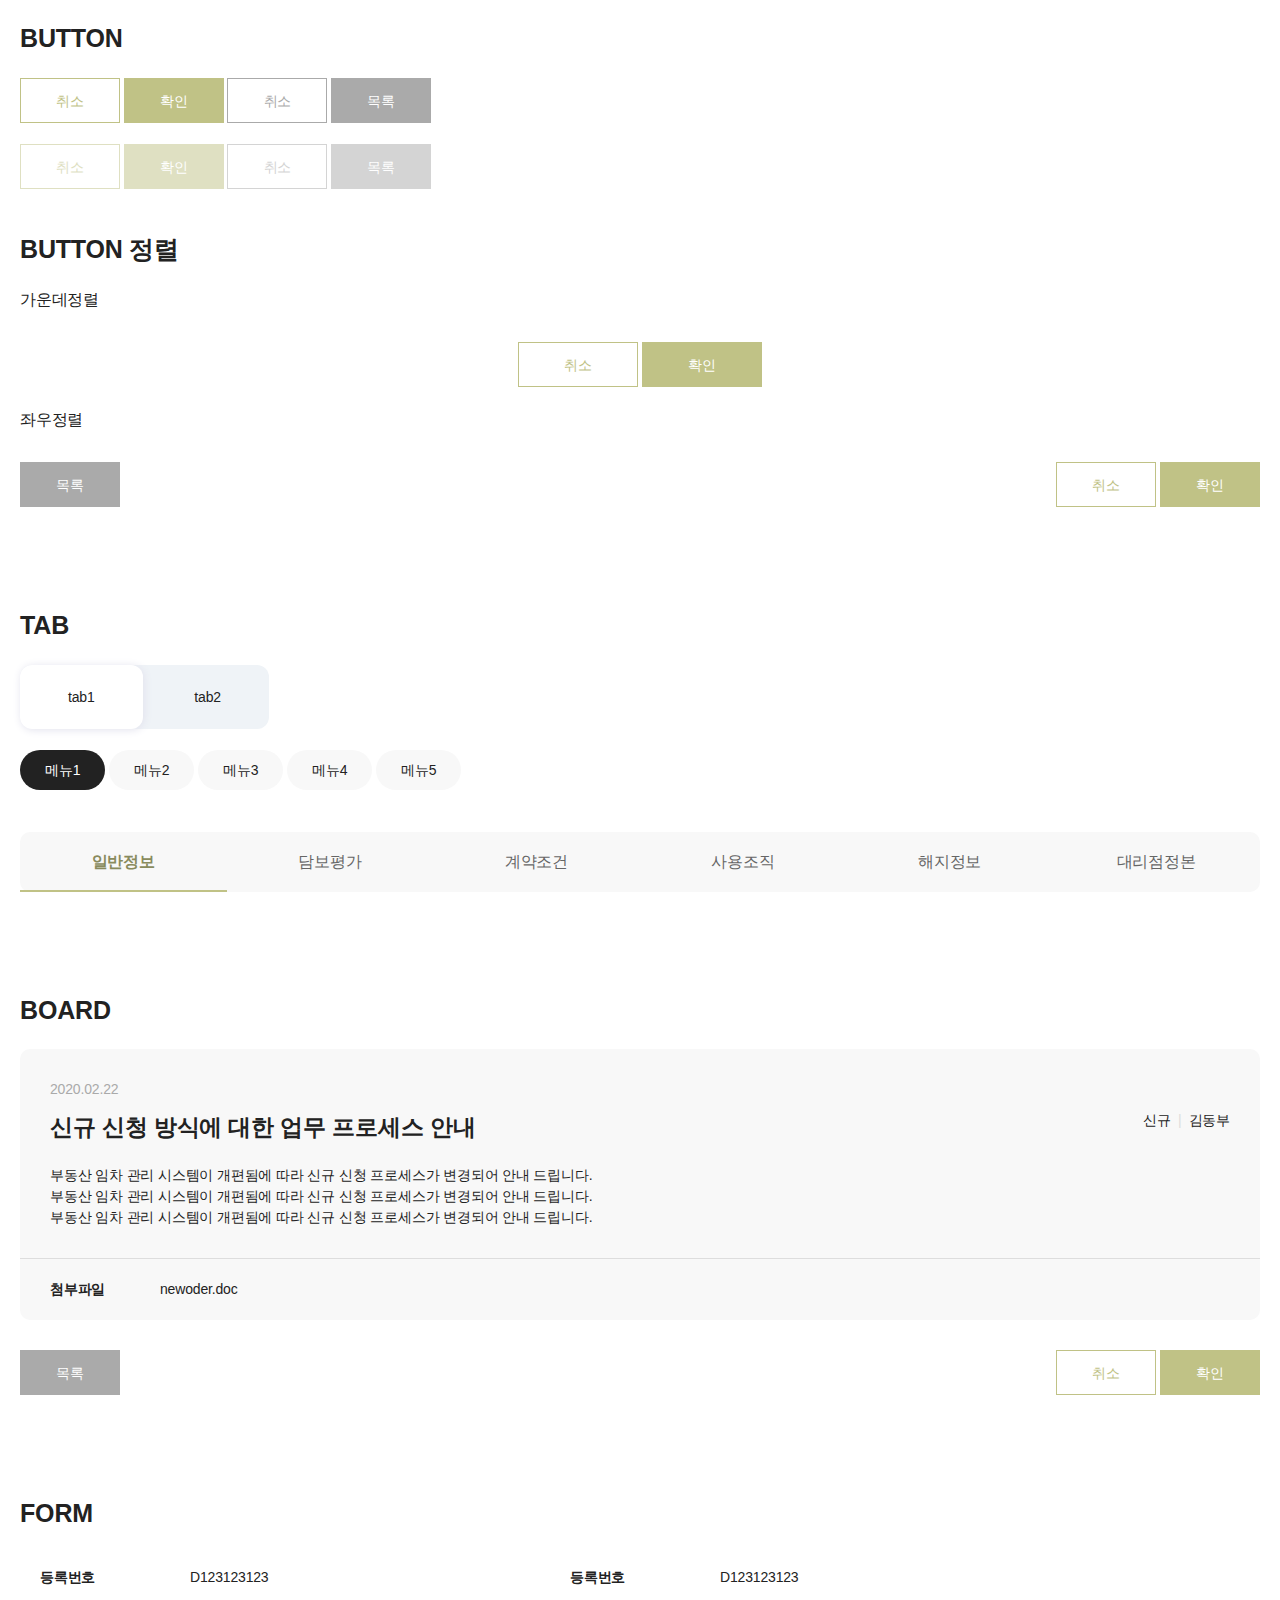
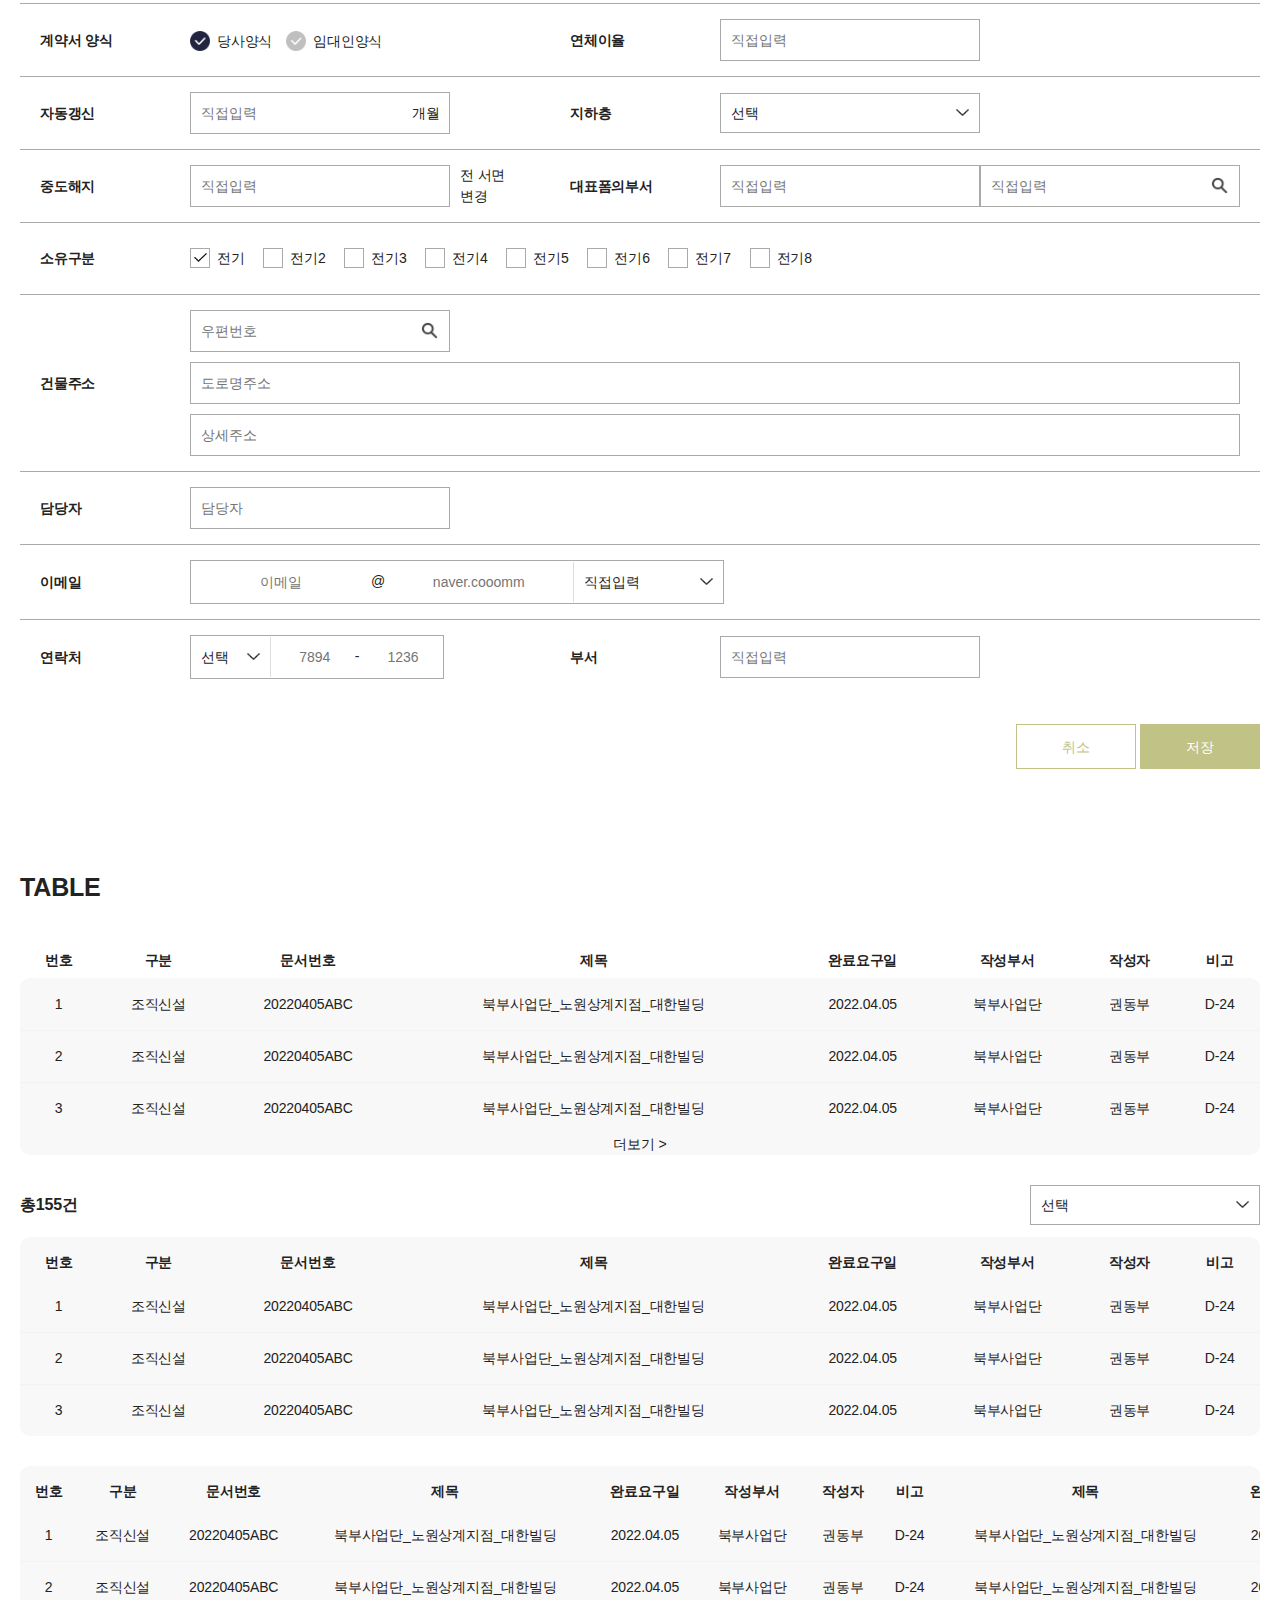
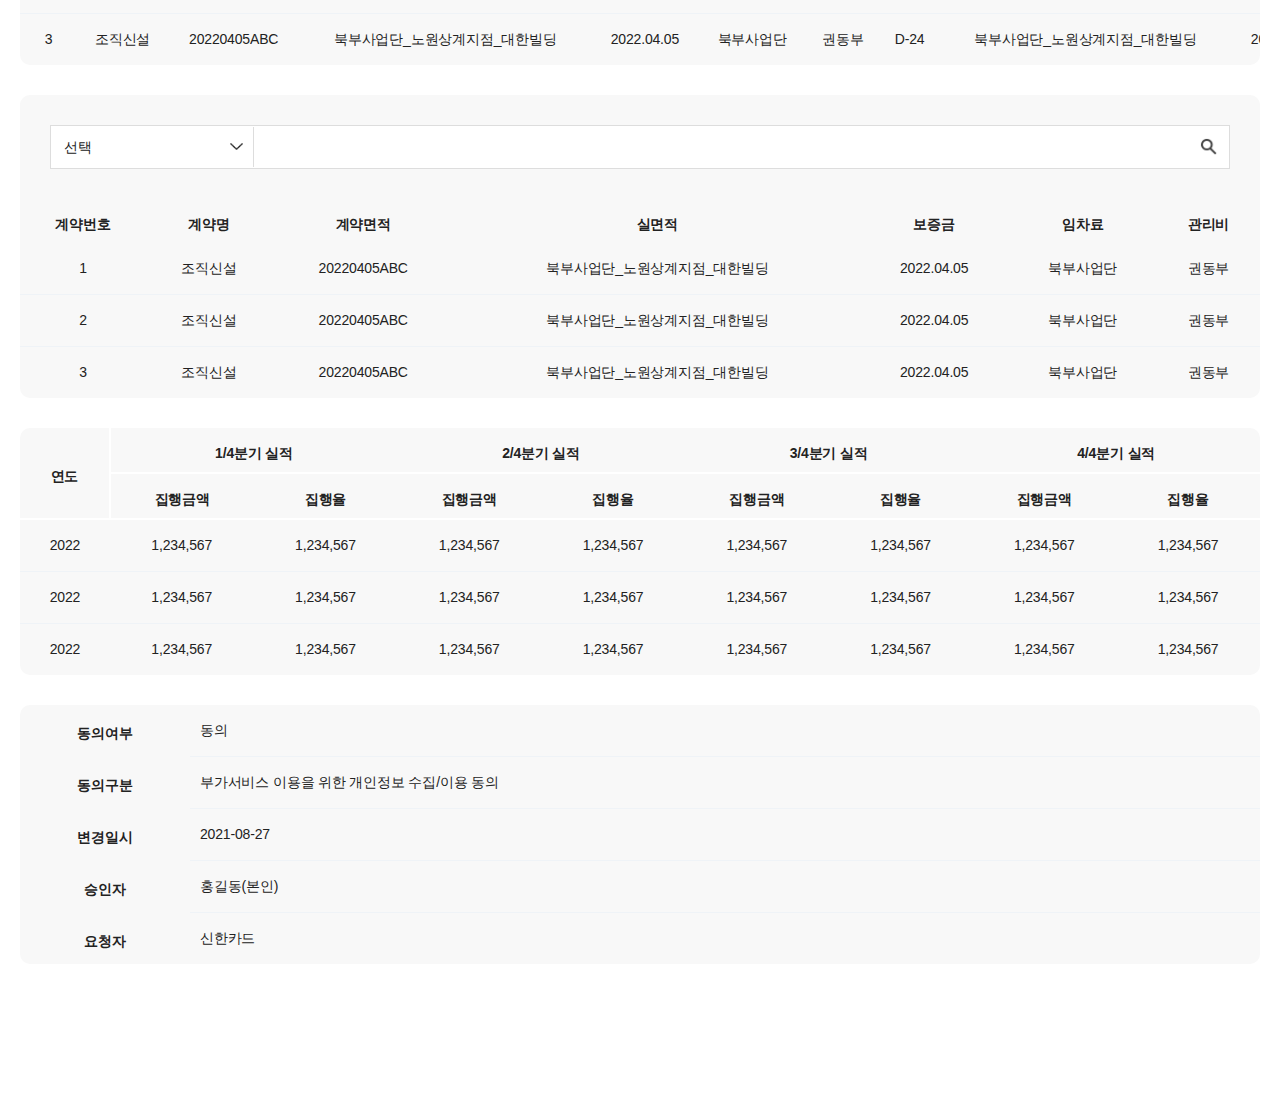
==== commit 1e15e3ed: "수정" ====
--- a/index.html
+++ b/index.html
@@ -128,7 +128,7 @@
                         <td>
                             <span><input type="text" placeholder="직접입력" title="자동갱신"><em class="unit">개월</em></span>
                         </td>
-                        <th scope="col">연체이율</th>
+                        <th scope="col">지하층</th>
                         <td>
                             <select name="" id="">
                                 <option value="">선택</option>
@@ -140,30 +140,30 @@
                     <tr>
                         <th scope="col">중도해지</th>
                         <td>
-                            <fieldset class="pp_wrap">
+                            <fieldset class="line_column02">
                                 <input type="text" placeholder="직접입력" title="중도해지"><em class="unit2">전 서면 변경</em>
                             </fieldset>
                         </td>
                         <th scope="col">대표폼의부서</th>
                         <td>
-                            <fieldset class="pp_wrap">
-                                <input type="text" placeholder="직접입력" title="연체이율">
-                                <span><input type="text" placeholder="직접입력" title="연체이율"><button type="button" class="search_btn"><em>버튼</em></button></span>
+                            <fieldset class="line_column02">
+                                <input type="text" placeholder="직접입력" title="대표폼의부서">
+                                <span><input type="text" placeholder="직접입력" title="대표폼의부서"><button type="button" class="search_btn"><em>버튼</em></button></span>
                             </fieldset>
                         </td>
                     </tr>
                     <tr>
-                        <th scope="col" >연체이율</th>
+                        <th scope="col" >소유구분</th>
                         <td colspan="3">
                             <fieldset class="chk_wrap">
                                 <span><input type="checkbox" id="chk01" checked="checked"><label for="chk01">전기</label></span>
-                                <span><input type="checkbox" id="chk02"><label for="chk02">전기</label></span>
-                                <span><input type="checkbox" id="chk03"><label for="chk03">전기</label></span>
-                                <span><input type="checkbox" id="chk04"><label for="chk04">전기</label></span>
-                                <span><input type="checkbox" id="chk05"><label for="chk05">전기</label></span>
-                                <span><input type="checkbox" id="chk06"><label for="chk06">전기</label></span>
-                                <span><input type="checkbox" id="chk07"><label for="chk07">전기</label></span>
-                                <span><input type="checkbox" id="chk08"><label for="chk08">전기</label></span>
+                                <span><input type="checkbox" id="chk02"><label for="chk02">전기2</label></span>
+                                <span><input type="checkbox" id="chk03"><label for="chk03">전기3</label></span>
+                                <span><input type="checkbox" id="chk04"><label for="chk04">전기4</label></span>
+                                <span><input type="checkbox" id="chk05"><label for="chk05">전기5</label></span>
+                                <span><input type="checkbox" id="chk06"><label for="chk06">전기6</label></span>
+                                <span><input type="checkbox" id="chk07"><label for="chk07">전기7</label></span>
+                                <span><input type="checkbox" id="chk08"><label for="chk08">전기8</label></span>
                             </fieldset>
                         </td>
                     </tr>
@@ -209,9 +209,9 @@
                                 <input type="tel" placeholder="1236" title="연락처">
                             </fieldset>
                         </td>
-                        <th scope="col">연체이율</th>
-                        <td>
-                            <input type="text" placeholder="직접입력" title="연체이율">
+                        <th scope="col">부서</th>
+                        <td>
+                            <input type="text" placeholder="직접입력" title="부서">
                         </td>
                     </tr>
                 </tbody>
@@ -366,7 +366,7 @@
                                 <td>권동부</td>
                             </tr>
                             <tr>
-                                <td>1</td>
+                                <td>2</td>
                                 <td>조직신설</td>
                                 <td>20220405ABC</td>
                                 <td>북부사업단_노원상계지점_대한빌딩</td>
@@ -380,7 +380,7 @@
                                 <td>권동부</td>
                             </tr>
                             <tr>
-                                <td>1</td>
+                                <td>3</td>
                                 <td>조직신설</td>
                                 <td>20220405ABC</td>
                                 <td>북부사업단_노원상계지점_대한빌딩</td>
@@ -536,7 +536,6 @@
                     </tbody>
                 </table>
             </div>
-            
         </div>
     </div>
 </body>
--- a/assets/css/style.css
+++ b/assets/css/style.css
@@ -227,6 +227,7 @@
   color: #aaa;
 }
 .btn.list {
+  border-color: #aaa;
   background: #aaa;
   color: #fff;
 }
@@ -396,7 +397,7 @@
   content: "";
   width: 2rem;
   height: 2rem;
-  background: url(/assets/images/cheked01_off.png) no-repeat center;
+  background: url(../images/cheked01_off.png) no-repeat center;
   background-size: 2rem;
   position: absolute;
   top: 0.2rem;
@@ -406,7 +407,7 @@
   background: #222;
 }
 input[type=radio]:checked + label::before {
-  background: url(/assets/images/cheked01_on.png) no-repeat center;
+  background: url(../images/cheked01_on.png) no-repeat center;
   background-size: 2rem;
 }
 
@@ -436,7 +437,7 @@
   left: 0;
 }
 input[type=checkbox]:checked + label::before {
-  background: url(/assets/images/checked_on.png) no-repeat center;
+  background: url(../images/checked_on.png) no-repeat center;
   background-size: 1.3rem;
 }
 
@@ -446,7 +447,7 @@
   width: 26rem;
   padding: 0 1rem;
   color: #222;
-  background: url(/assets/images/select_btn.png) no-repeat center right 1rem;
+  background: url(../images/select_btn.png) no-repeat center right 1rem;
   background-size: 1.3rem;
   font-size: 1.4rem;
   font-family: "NanumSquare", sans-serif;
@@ -485,7 +486,7 @@
   opacity: 0;
 }
 .table_list span button.search_btn {
-  background: url(/assets/images/search_btn.png) no-repeat center;
+  background: url(../images/search_btn.png) no-repeat center;
   width: 2rem;
   height: 2rem;
   background-size: 2rem;
@@ -542,7 +543,7 @@
   border-right: 1px solid #ddd;
   width: 8rem;
 }
-.table_list .pp_wrap {
+.table_list .line_column02 {
   display: flex;
   align-items: center;
   justify-content: space-between;
@@ -691,7 +692,7 @@
   opacity: 0;
 }
 .search_wrap button.search_btn {
-  background: url(/assets/images/search_btn.png) no-repeat center;
+  background: url(../images/search_btn.png) no-repeat center;
   width: 2rem;
   height: 2rem;
   background-size: 2rem;
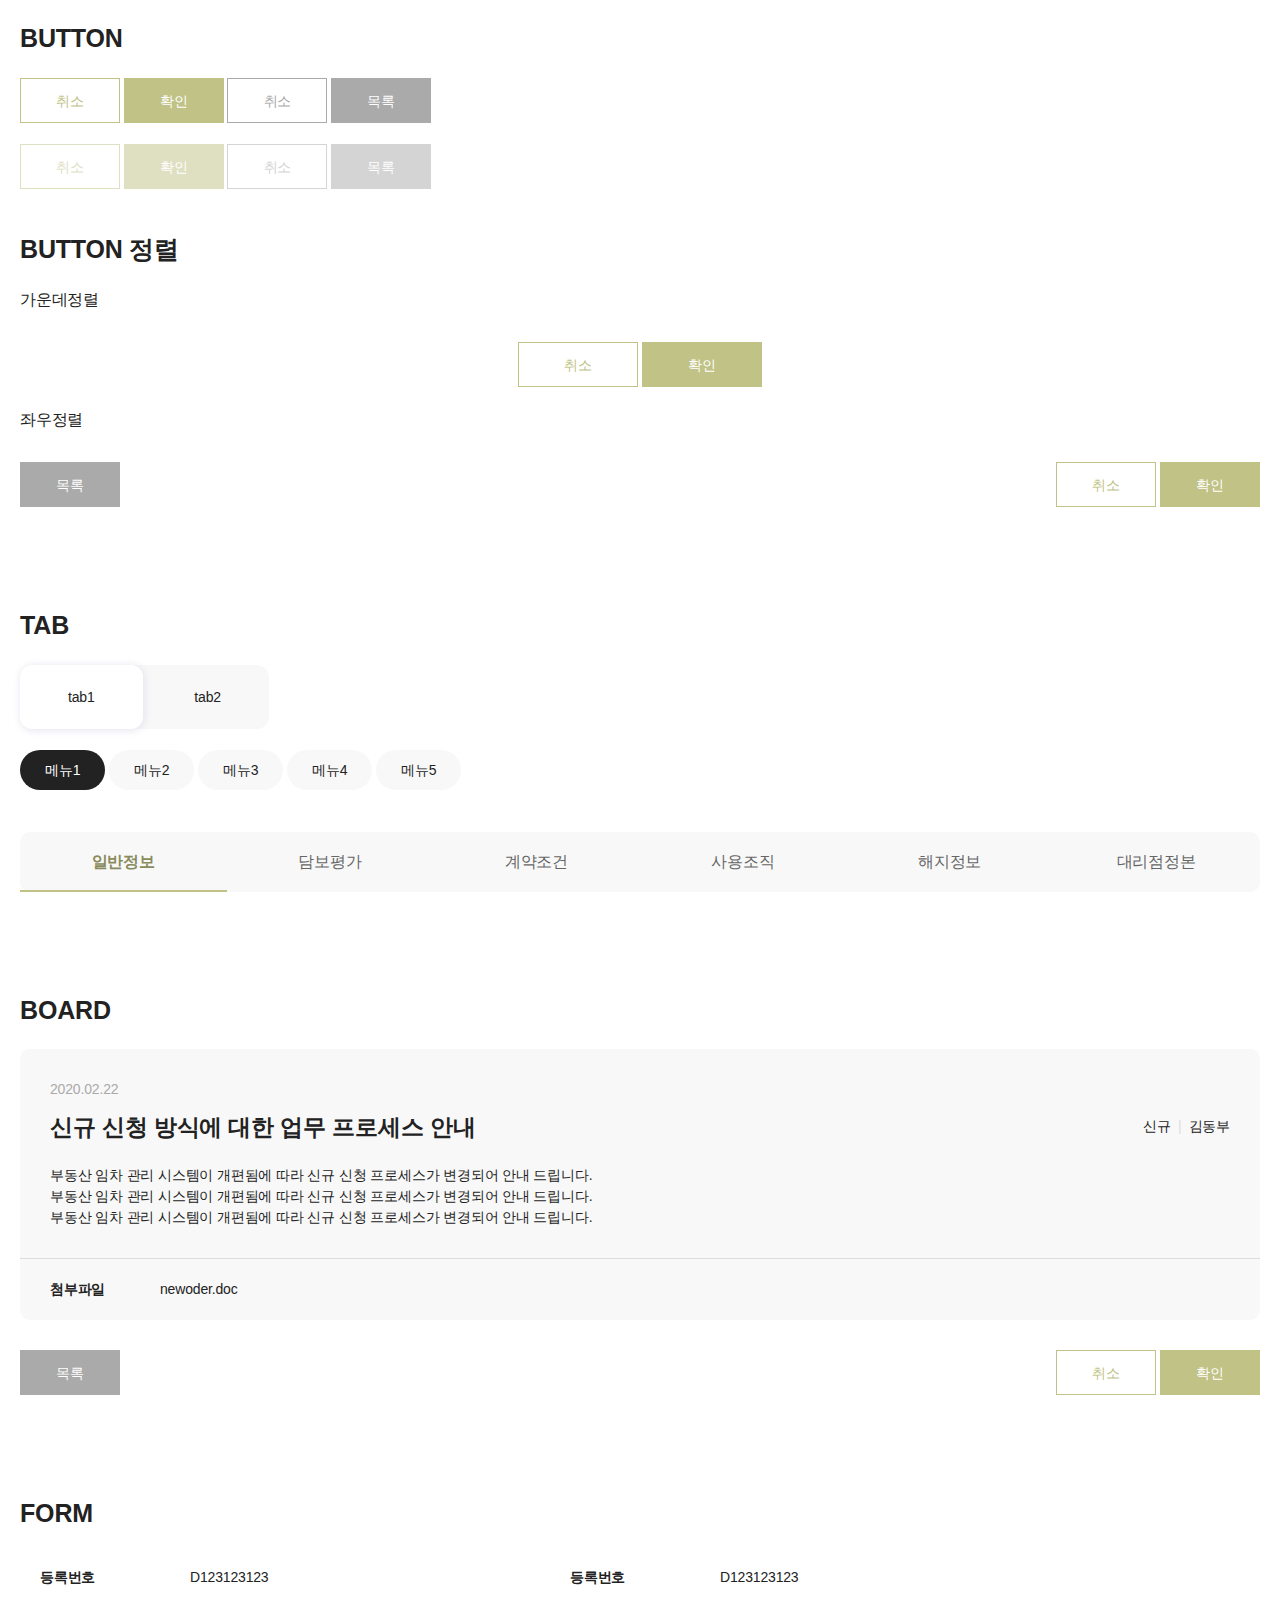
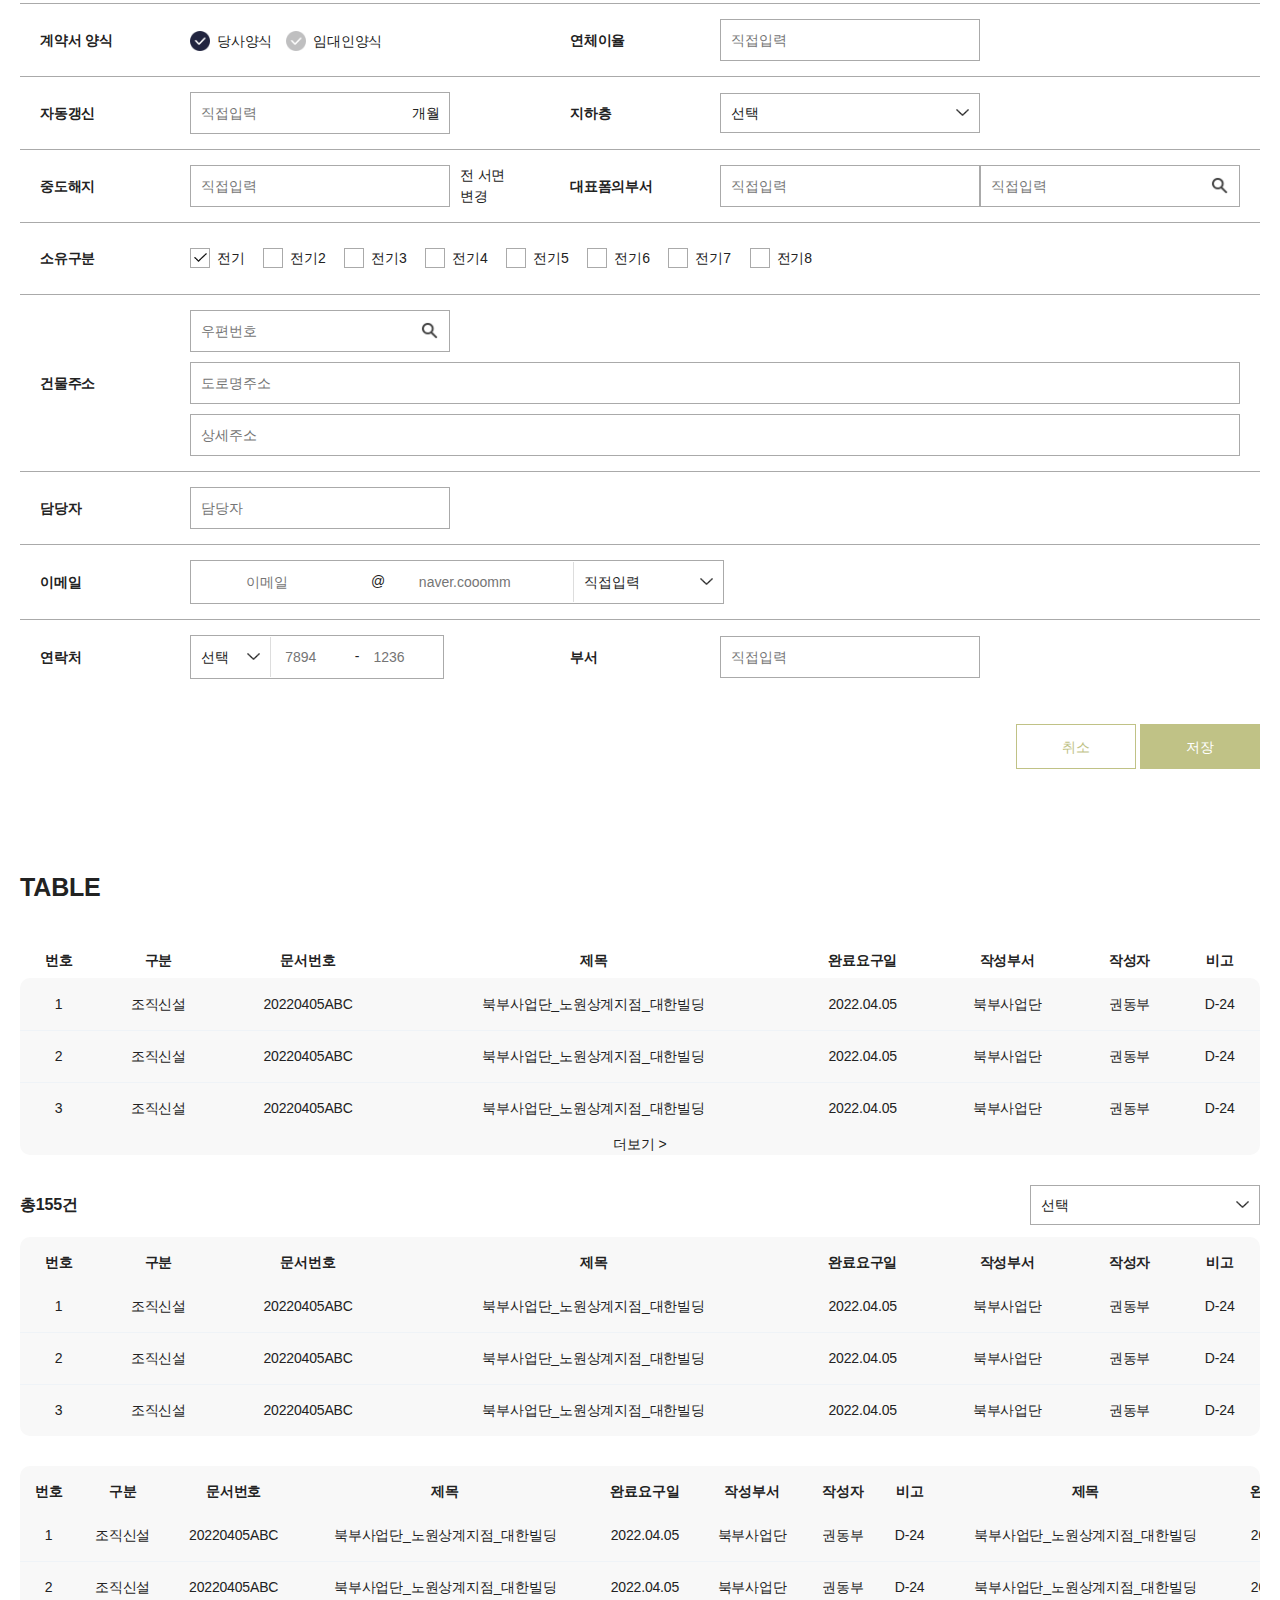
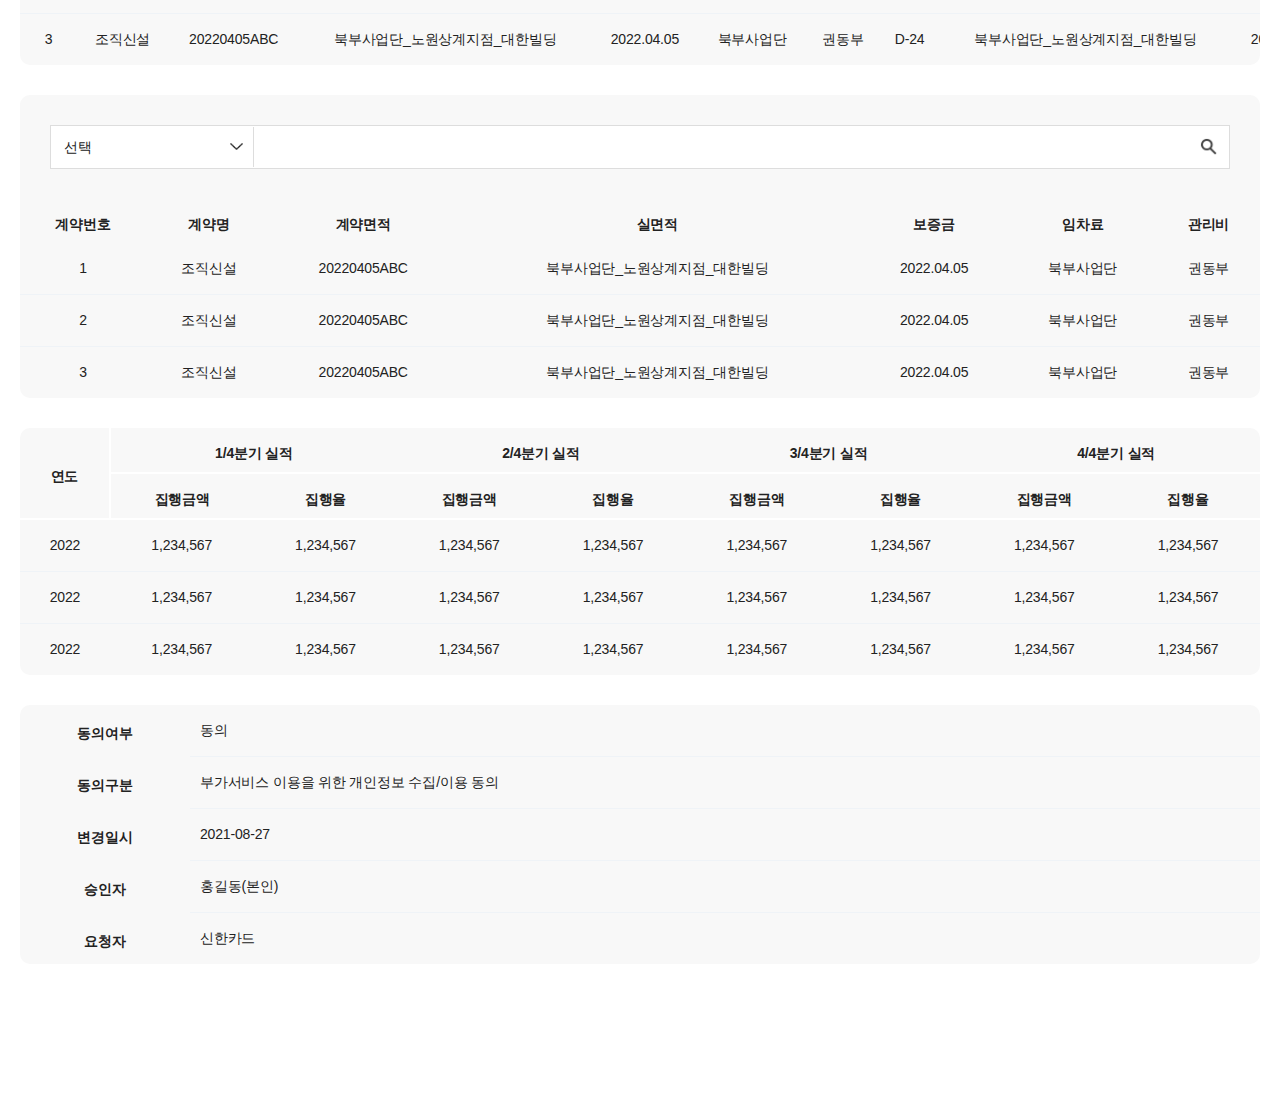
==== commit 2d9cb9d0: "수정" ====
--- a/index.html
+++ b/index.html
@@ -4,7 +4,7 @@
     <meta charset="UTF-8">
     <meta http-equiv="X-UA-Compatible" content="IE=edge">
     <meta name="viewport" content="width=device-width, initial-scale=1.0">
-    <title>Document</title>
+    <title>PC GUIDE</title>
     <link rel="stylesheet" href="assets/css/style.css">
 </head>
 <body>
--- a/assets/css/style.css
+++ b/assets/css/style.css
@@ -200,200 +200,33 @@
   font-size: 1.6rem;
   font-family: "NanumSquare", sans-serif;
 }
-
-/* 버튼 */
-.btn {
-  -webkit-appearance: none;
-  appearance: none;
-  text-align: center;
-  box-sizing: border-box;
-  height: 4.5rem;
-  line-height: 4.5rem;
-  display: inline-block;
-  padding: 0 1rem;
-  min-width: 10rem;
-  vertical-align: top;
-  text-decoration: none;
-  cursor: pointer;
-  border: 1px solid #c0c286;
-  color: #c0c286;
-}
-.btn.confirm {
-  background: #c0c286;
-  color: #fff;
-}
-.btn.cancel {
-  border-color: #aaa;
-  color: #aaa;
-}
-.btn.list {
-  border-color: #aaa;
-  background: #aaa;
-  color: #fff;
-}
-.btn:disabled, .btn.disabled {
-  opacity: 0.5;
-}
-
-.btn_wrap {
-  margin-top: 3rem;
-  text-align: center;
-}
-.btn_wrap button {
-  width: 12rem;
-}
-.btn_wrap.right {
-  text-align: right;
-}
-
-.btn_side {
-  margin-top: 3rem;
-  display: flex;
-  justify-content: space-between;
-}
-
-/* 탭 */
-.main_tab {
-  background: #eff3f7;
-  border-radius: 1.2rem;
-  display: inline-block;
-}
-.main_tab li {
-  display: inline-block;
-}
-.main_tab li a {
-  height: 6.4rem;
-  line-height: 6.4rem;
-  padding: 0 4.8rem;
-  display: inline-block;
-}
-.main_tab li.active a {
-  background: #fff;
-  border-radius: 1.2rem;
-  box-shadow: 0.1rem 0.1rem 0.8rem 0 #e2e2ed;
-}
-
-.menu_tab li {
-  display: inline-block;
-}
-.menu_tab li a {
-  display: block;
-  background: #f8f8f8;
-  height: 4rem;
-  line-height: 4rem;
-  border-radius: 2rem;
-  padding: 0 2.5rem;
-}
-.menu_tab li.active a {
-  background: #222;
-  color: #fff;
-}
-
-.tab_lineP {
-  background: #f8f8f8;
-  border-radius: 1rem;
-  display: flex;
-}
-.tab_lineP li {
-  width: 16.66%;
-  text-align: center;
-}
-.tab_lineP li a {
-  position: relative;
-  height: 6rem;
-  line-height: 6rem;
-  display: block;
-  color: #666;
-  font-size: 1.6rem;
-  font-family: "NanumSquare", sans-serif;
-}
-.tab_lineP li.active a {
-  color: #898b5d;
-  font-weight: bold;
-}
-.tab_lineP li.active a::after {
-  content: "";
-  width: 100%;
-  height: 2px;
-  background: #c0c286;
-  position: absolute;
-  bottom: 0;
-  left: 0;
-}
-
-/* 보드 */
-.board_wrap {
-  background: #f8f8f8;
-  border-radius: 1rem;
-  padding: 3rem 0 2rem;
-}
-.board_wrap div {
-  padding: 0 3rem;
-}
-.board_wrap .date {
-  display: block;
-  color: #aaa;
-  padding: 0 0 1rem;
-}
-.board_wrap .title {
-  display: inline-block;
-  font-size: 2.3rem;
-  font-family: "NanumSquare", sans-serif;
-  font-weight: bold;
-}
-.board_wrap .info {
-  float: right;
-}
-.board_wrap .info em {
-  color: #ddd;
-  display: inline-block;
-  margin: 0 0.7rem;
-}
-.board_wrap .board_box {
-  padding: 2rem 0 3rem;
-}
-.board_wrap table {
-  text-align: left;
-  width: 100%;
-  border-top: 1px solid #ddd;
-}
-.board_wrap table th {
-  padding: 2rem 3rem 0;
-  width: 8rem;
-}
-.board_wrap table td {
-  padding: 2rem 0 0;
-}
-
-/* 폼 */
-input[type=text], input[type=password], input[type=tel] {
+.guide_width input[type=text], .guide_width input[type=password], .guide_width input[type=tel] {
   height: 4.2rem;
   border: 1px solid #aaa;
   min-width: 26rem;
   box-sizing: border-box;
   color: #222;
-  padding: 0 1rem;
+  padding: 0 3.8rem 0 1rem;
   font-size: 1.4rem;
   font-family: "NanumSquare", sans-serif;
 }
-input[type=text]:disabled, input[type=password]:disabled, input[type=tel]:disabled {
+.guide_width input[type=text]:disabled, .guide_width input[type=password]:disabled, .guide_width input[type=tel]:disabled {
   background: #eee;
   border-color: #eee;
   color: #ddd;
 }
-
-input[type=radio] {
+.guide_width input[type=radio] {
   position: absolute;
   top: 0;
   left: 0;
   opacity: 0;
   overflow: hidden;
 }
-input[type=radio] + label {
+.guide_width input[type=radio] + label {
   padding-left: 2.7rem;
   line-height: 2rem;
 }
-input[type=radio] + label::before {
+.guide_width input[type=radio] + label::before {
   content: "";
   width: 2rem;
   height: 2rem;
@@ -403,27 +236,26 @@
   top: 0.2rem;
   left: 0;
 }
-input[type=radio]:checked {
+.guide_width input[type=radio]:checked {
   background: #222;
 }
-input[type=radio]:checked + label::before {
+.guide_width input[type=radio]:checked + label::before {
   background: url(../images/cheked01_on.png) no-repeat center;
   background-size: 2rem;
 }
-
-input[type=checkbox] {
+.guide_width input[type=checkbox] {
   position: absolute;
   top: 0;
   left: 0;
   opacity: 0;
   overflow: hidden;
 }
-input[type=checkbox] + label {
+.guide_width input[type=checkbox] + label {
   padding-left: 2.7rem;
   line-height: 2rem;
   display: block;
 }
-input[type=checkbox] + label::before {
+.guide_width input[type=checkbox] + label::before {
   content: "";
   height: 2rem;
   width: 2rem;
@@ -436,12 +268,11 @@
   top: 0;
   left: 0;
 }
-input[type=checkbox]:checked + label::before {
+.guide_width input[type=checkbox]:checked + label::before {
   background: url(../images/checked_on.png) no-repeat center;
   background-size: 1.3rem;
 }
-
-select {
+.guide_width select {
   border: 1px solid #aaa;
   height: 4rem;
   width: 26rem;
@@ -453,6 +284,172 @@
   font-family: "NanumSquare", sans-serif;
 }
 
+/* 버튼 */
+.btn {
+  -webkit-appearance: none;
+  appearance: none;
+  text-align: center;
+  box-sizing: border-box;
+  height: 4.5rem;
+  line-height: 4.5rem;
+  display: inline-block;
+  padding: 0 1rem;
+  min-width: 10rem;
+  vertical-align: top;
+  text-decoration: none;
+  cursor: pointer;
+  border: 1px solid #c0c286;
+  color: #c0c286;
+}
+.btn.confirm {
+  background: #c0c286;
+  color: #fff;
+}
+.btn.cancel {
+  border-color: #aaa;
+  color: #aaa;
+}
+.btn.list {
+  border-color: #aaa;
+  background: #aaa;
+  color: #fff;
+}
+.btn:disabled, .btn.disabled {
+  opacity: 0.5;
+}
+
+.btn_wrap {
+  margin-top: 3rem;
+  text-align: center;
+}
+.btn_wrap button {
+  width: 12rem;
+}
+.btn_wrap.right {
+  text-align: right;
+}
+
+.btn_side {
+  margin-top: 3rem;
+  display: flex;
+  justify-content: space-between;
+}
+
+/* 탭 */
+.main_tab {
+  background: #f8f8f8;
+  border-radius: 1.2rem;
+  display: inline-block;
+}
+.main_tab li {
+  display: inline-block;
+}
+.main_tab li a {
+  height: 6.4rem;
+  line-height: 6.4rem;
+  padding: 0 4.8rem;
+  display: inline-block;
+}
+.main_tab li.active a {
+  background: #fff;
+  border-radius: 1.2rem;
+  box-shadow: 0.1rem 0.1rem 0.8rem 0 #e2e2ed;
+}
+
+.menu_tab li {
+  display: inline-block;
+}
+.menu_tab li a {
+  display: block;
+  background: #f8f8f8;
+  height: 4rem;
+  line-height: 4rem;
+  border-radius: 2rem;
+  padding: 0 2.5rem;
+}
+.menu_tab li.active a {
+  background: #222;
+  color: #fff;
+}
+
+.tab_lineP {
+  background: #f8f8f8;
+  border-radius: 1rem;
+  display: flex;
+}
+.tab_lineP li {
+  width: 16.66%;
+  text-align: center;
+}
+.tab_lineP li a {
+  position: relative;
+  height: 6rem;
+  line-height: 6rem;
+  display: block;
+  color: #666;
+  font-size: 1.6rem;
+  font-family: "NanumSquare", sans-serif;
+}
+.tab_lineP li.active a {
+  color: #898b5d;
+  font-weight: bold;
+}
+.tab_lineP li.active a::after {
+  content: "";
+  width: 100%;
+  height: 2px;
+  background: #c0c286;
+  position: absolute;
+  bottom: 0;
+  left: 0;
+}
+
+/* 보드 */
+.board_wrap {
+  background: #f8f8f8;
+  border-radius: 1rem;
+  padding: 3rem 0 2rem;
+}
+.board_wrap div {
+  padding: 0 3rem;
+}
+.board_wrap .date {
+  display: block;
+  color: #aaa;
+  padding: 0 0 1rem;
+}
+.board_wrap .title {
+  display: inline-block;
+  font-size: 2.3rem;
+  font-family: "NanumSquare", sans-serif;
+  font-weight: bold;
+}
+.board_wrap .info {
+  float: right;
+  line-height: 3.3rem;
+}
+.board_wrap .info em {
+  color: #ddd;
+  display: inline-block;
+  margin: 0 0.7rem;
+}
+.board_wrap .board_box {
+  padding: 2rem 0 3rem;
+}
+.board_wrap table {
+  text-align: left;
+  width: 100%;
+  border-top: 1px solid #ddd;
+}
+.board_wrap table th {
+  padding: 2rem 3rem 0;
+  width: 8rem;
+}
+.board_wrap table td {
+  padding: 2rem 0 0;
+}
+
+/* 폼 */
 .unit {
   position: absolute;
   top: 1.1rem;
@@ -696,4 +693,442 @@
   width: 2rem;
   height: 2rem;
   background-size: 2rem;
+}
+
+/**************************** 
+    공통
+ ****************************/
+body.mo {
+  min-width: auto;
+  max-width: 95rem;
+  margin: 0 auto;
+}
+
+#wrap {
+  min-height: 100vh;
+  box-sizing: border-box;
+  line-height: 1.5;
+  padding: 2rem;
+}
+
+.guide_m {
+  max-width: 95rem;
+  margin: 0 auto;
+  padding: 0 0 10rem;
+}
+.guide_m h1 {
+  font-size: 2.5rem;
+  font-family: "NanumSquare", sans-serif;
+  font-weight: bold;
+  padding-bottom: 2rem;
+  text-transform: uppercase;
+}
+.guide_m h2 {
+  margin-bottom: 1rem;
+  text-transform: uppercase;
+  font-size: 1.6rem;
+  font-family: "NanumSquare", sans-serif;
+}
+.guide_m input[type=text], .guide_m input[type=password], .guide_m input[type=tel] {
+  width: 100%;
+  height: 4rem;
+  line-height: 4rem;
+  border-bottom: 1px solid #ddd;
+  display: block;
+  font-weight: bold;
+  box-sizing: border-box;
+}
+.guide_m input[type=radio] {
+  position: absolute;
+  top: 0;
+  left: 0;
+  opacity: 0;
+  box-sizing: border-box;
+}
+.guide_m input[type=radio] + label {
+  position: relative;
+  padding-left: 2.5rem;
+  margin-top: 1.5rem;
+}
+.guide_m input[type=radio] + label::before {
+  content: "";
+  width: 2rem;
+  height: 2rem;
+  background: url(../images/cheked01_off.png) no-repeat center left;
+  background-size: 2rem;
+  position: absolute;
+  top: 0;
+  left: 0;
+}
+.guide_m input[type=radio]:checked + label::before {
+  background: url(../images/cheked01_on.png) no-repeat center left;
+  background-size: 2rem;
+}
+.guide_m ::placeholder {
+  color: #c6c6c6;
+  font-size: 1.4rem;
+  font-family: "NanumSquare", sans-serif;
+}
+
+/* 버튼 */
+.btnm {
+  -webkit-appearance: none;
+  appearance: none;
+  text-align: center;
+  box-sizing: border-box;
+  height: 4.5rem;
+  line-height: 4.5rem;
+  display: block;
+  padding: 0 1rem;
+  width: 100%;
+  vertical-align: top;
+  text-decoration: none;
+  cursor: pointer;
+  background: #eee;
+  color: #24263a;
+  border-radius: 0.4rem;
+  font-size: 1.4rem;
+  font-family: "NanumSquare", sans-serif;
+  font-weight: bold;
+}
+.btnm.onbg {
+  background: #24263a;
+  color: #fff;
+}
+.btnm.line {
+  border: 1px solid #fb802d;
+  background: #fff;
+  color: #fb802d;
+  width: 100%;
+}
+.btnm.smallLine {
+  border: 1px solid #ccc;
+  background: #fff;
+  color: #222;
+  width: 7rem;
+  height: 3.2rem;
+  line-height: 3.2rem;
+  font-size: 1.2rem;
+}
+.btnm.offbg {
+  background: #ddd;
+  color: #fff;
+}
+.btnm.disabled, .btnm:disabled {
+  opacity: 0.5;
+}
+
+.btnm_wrap {
+  display: block;
+  margin-top: 1rem;
+}
+.btnm_wrap.line2 {
+  display: flex;
+  justify-content: space-between;
+}
+.btnm_wrap.line2 a, .btnm_wrap.line2 button {
+  width: 49%;
+}
+
+/* 탭 */
+.tabm_wrap li {
+  display: inline-block;
+}
+.tabm_wrap li a {
+  min-width: 9.9rem;
+  display: block;
+  border: 1px solid #ddd;
+  color: #191919;
+  height: 3.2rem;
+  line-height: 3.2rem;
+  border-radius: 2rem;
+  text-align: center;
+  font-weight: bold;
+}
+.tabm_wrap li.on a {
+  border-color: #fb802d;
+  color: #fb802d;
+}
+.tabm_wrap li + li {
+  margin-left: 0.5rem;
+}
+
+.tag_wrap li {
+  display: inline-block;
+}
+.tag_wrap li a {
+  display: block;
+  min-width: 6.5rem;
+  height: 4rem;
+  line-height: 4rem;
+  text-align: center;
+  border-radius: 2rem;
+  background: #f8f8f8;
+  color: #888;
+  border: 0;
+}
+.tag_wrap li.on a {
+  border-color: #383b5a;
+  background: #383b5a;
+  color: #fff;
+}
+.tag_wrap li + li {
+  margin-left: 0.5rem;
+}
+
+.menu_tabm {
+  max-width: 40rem;
+  display: flex;
+  flex-wrap: wrap;
+  border-top: 1px solid #aaa;
+  border-left: 1px solid #aaa;
+  box-sizing: border-box;
+}
+.menu_tabm li {
+  width: 33.33%;
+  box-sizing: border-box;
+  position: relative;
+}
+.menu_tabm li a {
+  text-align: center;
+  border-bottom: 1px solid #aaa;
+  border-right: 1px solid #aaa;
+  height: 4rem;
+  line-height: 4rem;
+  display: block;
+  box-sizing: border-box;
+  color: #6e6e6e;
+}
+.menu_tabm li.on a {
+  font-weight: bold;
+}
+.menu_tabm li.on a::after {
+  content: "";
+  width: 100%;
+  height: 2px;
+  background: #222;
+  position: absolute;
+  bottom: 0;
+  left: 0;
+}
+
+/* 보드 */
+.summary_txt {
+  background: #f8f8f8;
+  border-radius: 1rem;
+  padding: 2rem;
+  color: #666;
+  font-size: 1.4rem;
+  font-family: "NanumSquare", sans-serif;
+}
+.summary_txt strong {
+  display: block;
+  padding-bottom: 0.7rem;
+  color: #222;
+}
+
+/* 배너 */
+.banner_wrap li a {
+  display: block;
+  border-radius: 0.8rem;
+  padding: 2.6rem 0 2.6rem 2.4rem;
+  font-weight: bold;
+}
+.banner_wrap li a.bnr_bg01 {
+  background: #f1f3f5 url(../images/bg_01.png) no-repeat center right;
+  background-size: contain;
+}
+.banner_wrap li a.bnr_bg02 {
+  background: #f1f3f5 url(../images/bg_02.png) no-repeat center right;
+  background-size: contain;
+}
+.banner_wrap li a.bnr_bg03 {
+  background: #f1f3f5 url(../images/bg_03.png) no-repeat center right;
+  background-size: contain;
+}
+.banner_wrap li + li {
+  margin-top: 1rem;
+}
+
+/* 리스트 */
+.list_wrap li {
+  border-bottom: 1px solid #aaa;
+  margin-bottom: 2rem;
+}
+.list_wrap li p {
+  font-weight: bold;
+}
+.list_wrap li span {
+  display: block;
+  font-weight: 400;
+  padding-bottom: 2rem;
+}
+.list_wrap li:last-child {
+  border-bottom: 0;
+}
+.list_wrap li .list_content {
+  padding: 3rem 2rem;
+  background: #f8f8f8;
+}
+.list_wrap li .list_content p {
+  font-weight: 400;
+}
+
+.list_info {
+  color: #666;
+  padding-bottom: 1rem;
+}
+
+.tablem_box {
+  border: 1px solid #e0e0e0;
+  padding: 1.5rem 3rem;
+  border-radius: 0.4rem;
+}
+.tablem_box .tablem_style {
+  width: 100%;
+}
+.tablem_box .tablem_style th {
+  text-align: left;
+  width: 10rem;
+  padding: 0.5rem 0 0;
+  line-height: 4rem;
+  vertical-align: top;
+}
+.tablem_box .tablem_style th em {
+  color: #f05d2b;
+}
+.tablem_box .tablem_style td {
+  width: auto;
+  padding: 0.5rem 0 0 1rem;
+}
+.tablem_box .tablem_style td span {
+  display: block;
+  position: relative;
+}
+.tablem_box .tablem_style td span button {
+  position: absolute;
+  top: 0;
+  right: 0;
+}
+.tablem_box .tablem_style td span input[type=text] {
+  padding-right: 8rem;
+}
+.tablem_box .tablem_style td p {
+  border-bottom: 1px solid #ddd;
+  line-height: 4rem;
+}
+.tablem_box .btnm_wrap {
+  text-align: center;
+  margin-top: 3rem;
+}
+.tablem_box .btnm_wrap button {
+  color: #c6c6c6;
+  background: url(../images/more_btn.png) no-repeat center right;
+  background-size: 0.9rem 0.5rem;
+  padding-right: 1.5rem;
+  cursor: pointer;
+  font-size: 1.2rem;
+  font-family: "NanumSquare", sans-serif;
+}
+.tablem_box + .tablem_box {
+  margin-top: 1rem;
+}
+
+/* 폼 */
+.formm_type ul li {
+  margin-bottom: 3.2rem;
+}
+.formm_type ul li label, .formm_type ul li .tit {
+  display: block;
+  color: #222;
+  margin-bottom: 1rem;
+  font-size: 1.4rem;
+  font-family: "NanumSquare", sans-serif;
+  font-weight: bold;
+}
+.formm_type ul li label em, .formm_type ul li .tit em {
+  color: #f05d2b;
+}
+.formm_type ul li .txt_info {
+  color: #f05d2b;
+  display: block;
+  padding-top: 0.7rem;
+  font-size: 1.2rem;
+  font-family: "NanumSquare", sans-serif;
+}
+.formm_type ul li.column02 {
+  display: flex;
+  justify-content: space-between;
+}
+.formm_type ul li.column02 div {
+  width: 50%;
+}
+.formm_type ul li.column02 div + div {
+  padding-left: 2rem;
+}
+.formm_type ul li span {
+  position: relative;
+  display: inline-block;
+}
+.formm_type ul li span + span {
+  margin-left: 2rem;
+}
+.formm_type .btnm_wrap {
+  padding-top: 0.8rem;
+}
+.formm_type .unit_txt {
+  text-align: center;
+  padding-top: 2.5rem;
+}
+.formm_type .unit_txt span a {
+  border-bottom: 1px solid #222;
+  font-size: 1.3rem;
+  font-family: "NanumSquare", sans-serif;
+}
+.formm_type .unit_txt span + span {
+  margin-left: 2rem;
+}
+.formm_type .tel_wrap {
+  display: flex;
+  margin-top: 2rem;
+}
+.formm_type .tel_wrap li {
+  width: 25%;
+  text-align: center;
+}
+.formm_type .tel_wrap li + li {
+  padding-left: 1rem;
+}
+.formm_type .tel_wrap li button {
+  border: 1px solid #ddd;
+  border-radius: 0.2rem;
+  height: 4rem;
+  width: 100%;
+  cursor: pointer;
+}
+.formm_type .tel_wrap li.on button {
+  border: 1px solid #24263a;
+  background: #24263a;
+  color: #fff;
+}
+.formm_type .addline_wrap {
+  display: block;
+  position: relative;
+}
+.formm_type .addline_wrap input[type=text] {
+  padding-right: 17rem;
+}
+.formm_type .addline_wrap button {
+  position: absolute;
+  top: 0;
+  right: 0;
+}
+.formm_type .addline_wrap em {
+  position: absolute;
+  top: 0.7rem;
+  right: 10rem;
+  color: #fb802d;
+}
+.formm_type .addline_wrap + input[type=text] {
+  margin-top: 1rem;
 }